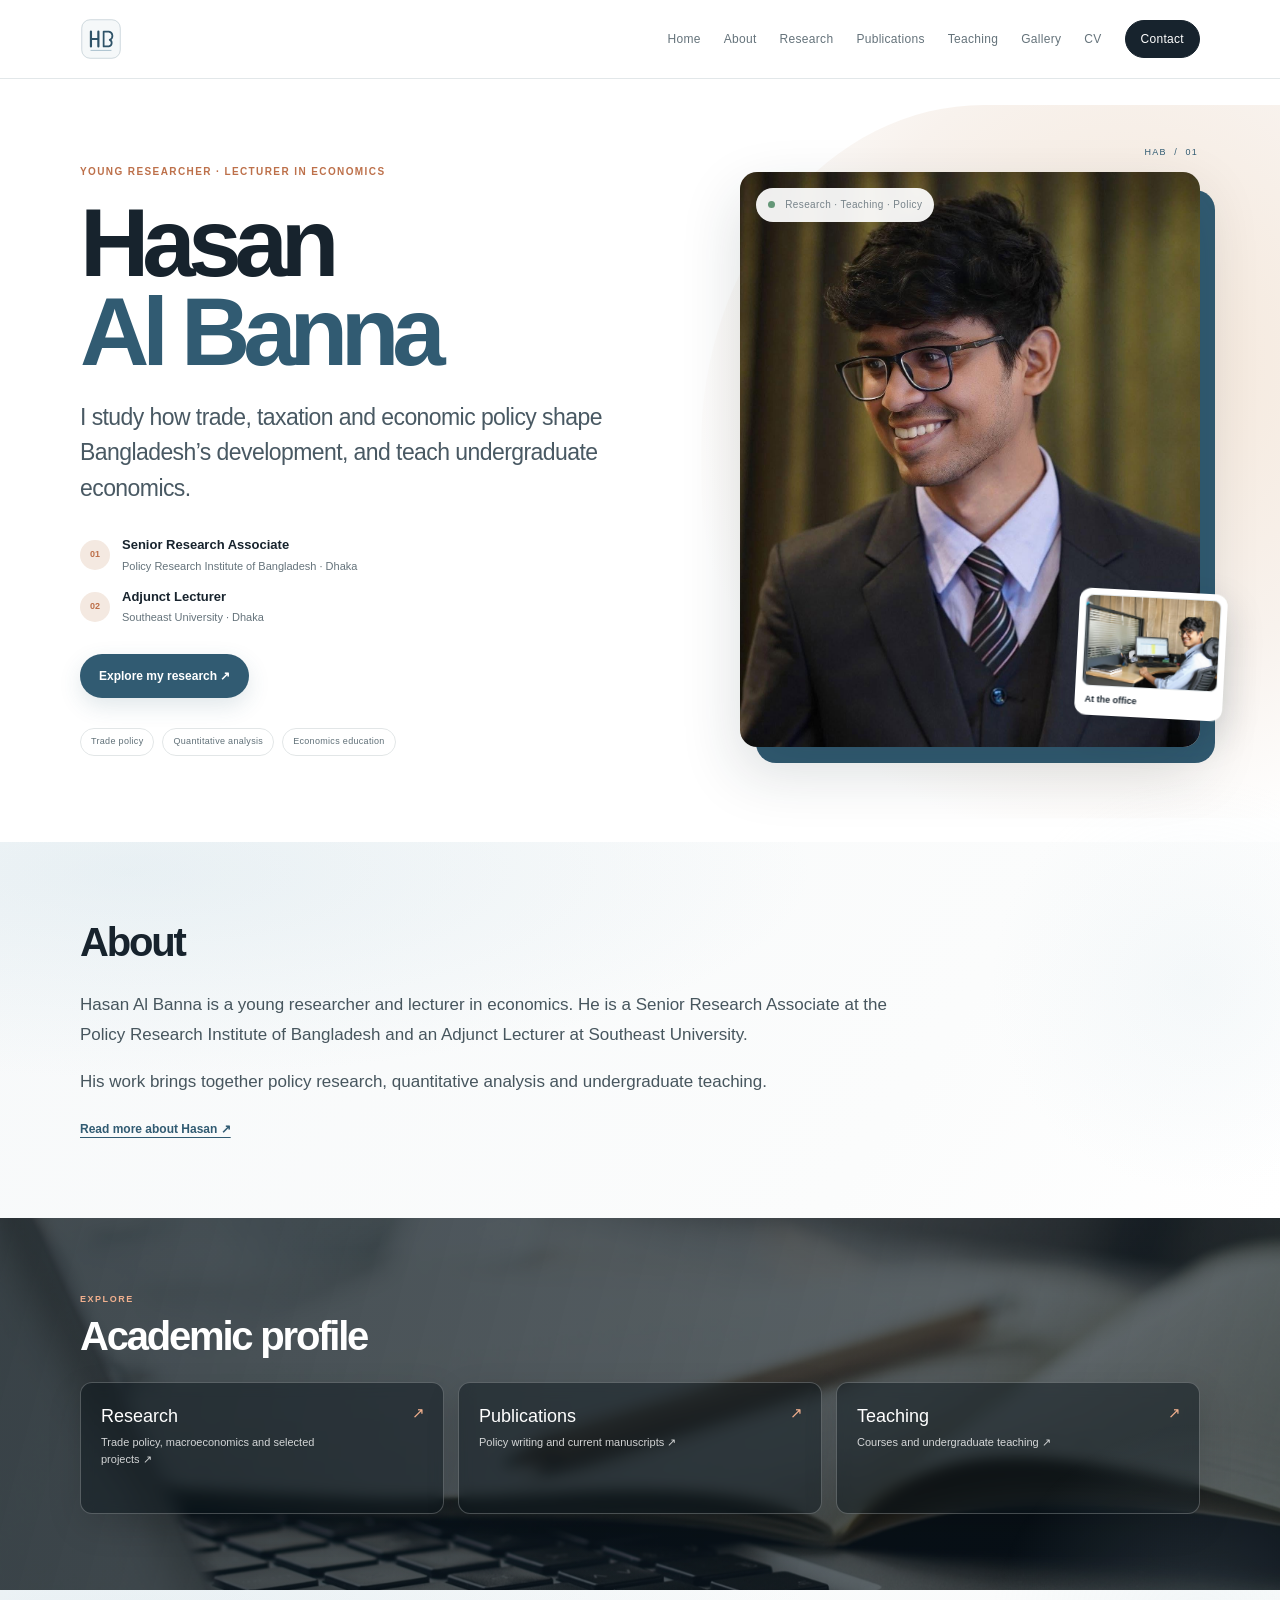
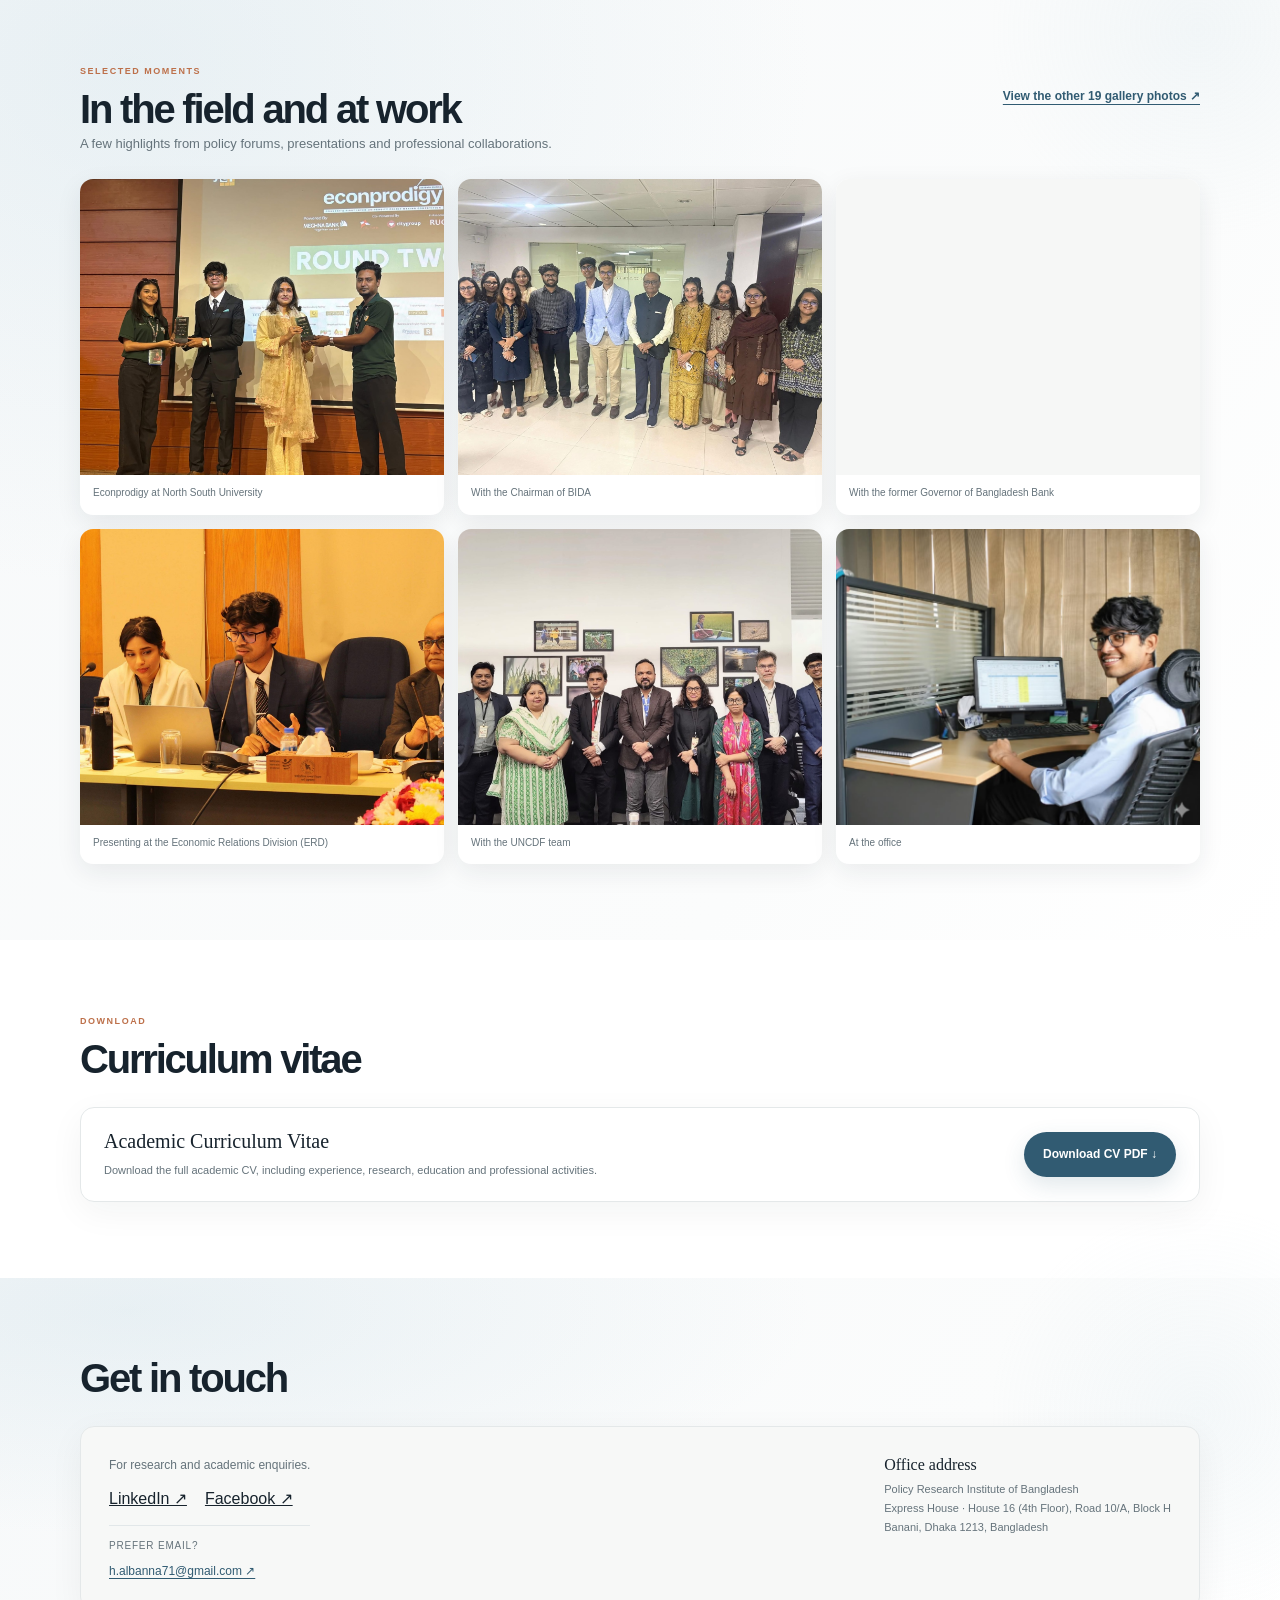
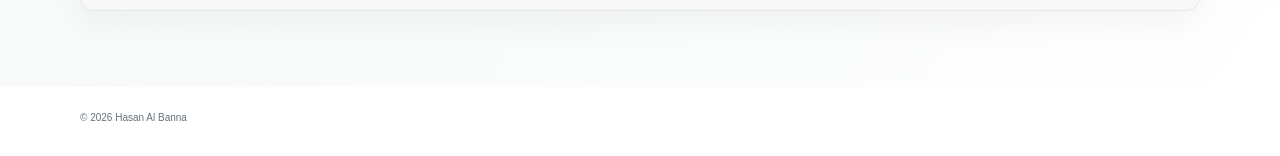
==== index.html @ 3205b1f2 "Use notebook photo and align mobile hero" ====
<!doctype html>
<html lang="en">
<head>
  <meta charset="utf-8">
  <meta name="viewport" content="width=device-width, initial-scale=1">
  <meta name="theme-color" content="#ffffff">
  <meta name="description" content="Hasan Al Banna is a young researcher and lecturer in economics, a Senior Research Associate at the Policy Research Institute of Bangladesh and an Adjunct Lecturer at Southeast University.">
  <title>Hasan Al Banna | Young Researcher &amp; Lecturer in Economics</title>
  <style>:root{--ink:#172630;--muted:#5d6a72;--blue:#2f5368;--line:#e0e6e9;--soft:#f4f7f8;--serif:Georgia,'Times New Roman',serif;--sans:Arial,Helvetica,sans-serif}
    *{box-sizing:border-box}html{scroll-behavior:smooth;scroll-padding-top:86px}body{margin:0;background:#fff;color:var(--ink);font:16px/1.7 var(--sans)}a{color:inherit}a:focus-visible{outline:3px solid #8eb3c9;outline-offset:4px}.wrap{width:min(1120px,calc(100% - 48px));margin:auto}
    .header{position:sticky;top:0;z-index:5;background:rgba(255,255,255,.97);border-bottom:1px solid var(--line)}.nav{min-height:72px;display:flex;align-items:center;justify-content:space-between;gap:26px}.brand{display:inline-flex;align-items:center;justify-content:center;width:38px;height:38px;border:1px solid #c9d4da;border-radius:3px;font:700 11px/1 var(--sans);letter-spacing:.09em;color:var(--blue);text-decoration:none;white-space:nowrap}.navlinks{display:flex;align-items:center;gap:23px}.navlinks a{font-size:12px;text-decoration:none;color:var(--muted)}.navlinks a:hover{color:var(--blue)}.navlinks .contact{border:1px solid #c9d4da;padding:7px 12px;color:var(--ink)}
    .hero{display:grid;grid-template-columns:1.15fr .75fr;gap:78px;align-items:center;padding:78px 0 68px;border-bottom:1px solid var(--line)}.eyebrow,.section-no{font-size:10px;font-weight:700;letter-spacing:.16em;text-transform:uppercase;color:var(--blue)}h1,h2,h3,p{margin-top:0}h1{font:normal clamp(54px,6.8vw,82px)/1 var(--serif);letter-spacing:-.055em;margin:17px 0 20px}h1 span{display:block;color:var(--blue)}.lead{max-width:590px;color:#46545d;font:normal 21px/1.55 var(--serif)}.role{margin-top:25px;border-top:1px solid var(--line);padding-top:15px;color:var(--muted);font-size:13px}.role strong{display:block;color:var(--ink);font-size:15px;font-weight:600}.actions{display:flex;gap:20px;align-items:center;margin-top:26px}.button{display:inline-block;background:var(--ink);color:#fff;text-decoration:none;padding:10px 15px;font-size:12px}.button.secondary{background:#fff;color:var(--ink);border:1px solid #c9d4da}.plain-link{color:var(--blue);font-size:12px;text-decoration-thickness:1px;text-underline-offset:4px}.portrait{margin:0}.portrait img{display:block;width:100%;aspect-ratio:1/1;object-fit:cover;object-position:center 27%;background:var(--soft);border:1px solid var(--line);border-radius:50%}.portrait figcaption{padding-top:8px;color:#77838a;font-size:10px}
    .section{padding:68px 0;border-bottom:1px solid var(--line)}.section-layout{display:grid;grid-template-columns:190px 1fr;gap:70px}.section-title{font:normal 29px/1.2 var(--serif);letter-spacing:-.03em}.section-no{display:block;margin-bottom:8px}.copy{max-width:790px}.copy p{font:normal 18px/1.7 var(--serif);color:#394851}.copy p.small{font:12px/1.8 var(--sans);color:var(--muted)}.subhead{font:normal 21px/1.3 var(--serif);margin:25px 0 12px}.timeline{border-top:1px solid var(--line);margin-top:20px}.timeline-row{display:grid;grid-template-columns:1fr 140px;gap:20px;padding:15px 0;border-bottom:1px solid var(--line)}.timeline-row strong{display:block;font:normal 17px/1.35 var(--serif)}.timeline-row small{display:block;color:var(--muted);font-size:11px;margin-top:4px}.date{text-align:right;color:var(--muted);font-size:10px;letter-spacing:.04em;padding-top:2px}.research-list{margin:10px 0 0;border-top:1px solid var(--line)}.research-row{display:grid;grid-template-columns:210px 1fr;gap:25px;padding:16px 0;border-bottom:1px solid var(--line)}.research-row h3{font:normal 19px/1.35 var(--serif);margin:0}.research-row p{font:12px/1.65 var(--sans);color:var(--muted);margin:0}
    .project-list{display:grid;grid-template-columns:1fr 1fr;gap:0 30px;border-top:1px solid var(--line)}.project{padding:17px 0;border-bottom:1px solid var(--line)}.project h3{font:normal 17px/1.35 var(--serif);margin:0 0 5px}.project p{font:11px/1.65 var(--sans);color:var(--muted);margin:0}.publication{padding:19px 0;border-top:1px solid var(--line);display:grid;grid-template-columns:1fr 125px;gap:22px;align-items:start}.publication:last-of-type{border-bottom:1px solid var(--line)}.publication h3{font:normal 20px/1.35 var(--serif);margin:0 0 5px}.publication p{font-size:11px;color:var(--muted);margin:0 0 6px}.pub-meta{text-align:right;text-transform:uppercase;letter-spacing:.08em;font-size:9px!important}.publication a{font-size:11px;color:var(--blue);text-underline-offset:3px}.status{font-size:9px;text-transform:uppercase;letter-spacing:.1em;color:var(--blue);font-weight:bold}.callout{padding:16px 19px;margin-top:21px;background:var(--soft);border-left:2px solid #9db7c7;color:#4c5a62;font-size:12px}
    .teaching-note{padding:17px 20px;background:var(--soft);border-left:2px solid #9db7c7;font:normal 17px/1.5 var(--serif);color:#354650}.teaching-highlight{margin-top:17px;padding:11px 14px;border-left:2px solid #9db7c7;background:var(--soft);color:#46545d;font-size:12px;line-height:1.55}.teaching-highlight strong{color:var(--ink)}.gallery-intro{max-width:650px}.gallery-grid{display:grid;grid-template-columns:repeat(4,minmax(0,1fr));gap:14px;margin-top:24px}.gallery-card{margin:0;overflow:hidden;background:#fff;border:1px solid var(--line)}.gallery-card a{display:block;overflow:hidden;background:var(--soft)}.gallery-card img{display:block;width:100%;aspect-ratio:4/3;object-fit:cover;transition:transform .35s ease}.gallery-card a:hover img{transform:scale(1.035)}.gallery-card figcaption{padding:9px 11px 11px;color:var(--muted);font-size:10px;line-height:1.45}.gallery-card:nth-child(5n+2) img,.gallery-card:nth-child(5n+4) img{aspect-ratio:1/1}.gallery-card:nth-child(8n+1),.gallery-card:nth-child(8n+6){grid-column:span 2}.gallery-card:nth-child(8n+1) img,.gallery-card:nth-child(8n+6) img{aspect-ratio:2/1}.cv-box{border:1px solid var(--line);padding:21px 23px;display:flex;justify-content:space-between;gap:20px;align-items:center}.cv-box strong{font:normal 20px var(--serif)}.cv-box p{font-size:11px;color:var(--muted);margin:5px 0 0}.contact-box{padding:25px;background:var(--soft);display:flex;justify-content:space-between;align-items:center;gap:25px}.contact-box h3{font:normal 25px var(--serif);margin:0 0 5px}.contact-box p{font-size:12px;color:var(--muted);margin:0}.contact-links{display:flex;flex-direction:column;gap:5px}.contact-links a{font-size:12px;color:var(--blue);text-underline-offset:3px}.footer{padding:22px 0 30px;display:flex;justify-content:space-between;gap:20px;color:var(--muted);font-size:10px}.footer a{color:var(--blue)}
    .gallery-heading{display:flex;justify-content:space-between;align-items:end;gap:24px}.gallery-more{white-space:nowrap;margin-bottom:8px}.featured-gallery{grid-template-columns:repeat(3,minmax(0,1fr))}.featured-gallery .gallery-card img{aspect-ratio:4/3}.featured-gallery .gallery-card:nth-child(8n+1),.featured-gallery .gallery-card:nth-child(8n+6){grid-column:auto}.feature-links{display:grid;grid-template-columns:repeat(3,minmax(0,1fr));gap:12px;margin-top:20px}.feature-link{padding:16px;border:1px solid var(--line);text-decoration:none}.feature-link strong{display:block;font:normal 18px/1.3 var(--serif);margin-bottom:5px}.feature-link span{display:block;color:var(--muted);font-size:11px}.social-links{display:flex;gap:18px;margin-top:10px}.gallery-page .gallery-grid{margin-top:25px}.gallery-page .gallery-card:nth-child(8n+1),.gallery-page .gallery-card:nth-child(8n+6){grid-column:span 2}.gallery-page .gallery-lead{max-width:660px}
    @media(max-width:820px){.nav{align-items:flex-start;flex-direction:column;padding:15px 0;gap:11px}.navlinks{max-width:100%;overflow:auto;gap:18px;padding-bottom:4px}.navlinks a{white-space:nowrap}.hero{grid-template-columns:1fr .78fr;gap:35px;padding:55px 0}.section-layout{grid-template-columns:150px 1fr;gap:38px}.research-row{grid-template-columns:165px 1fr}.gallery-grid{grid-template-columns:repeat(3,minmax(0,1fr))}}
    @media(max-width:600px){.wrap{width:calc(100% - 36px)}.hero{grid-template-columns:1fr;gap:24px;padding:42px 0}.hero .portrait{grid-row:1;max-width:360px}.portrait img{aspect-ratio:1/1;object-position:center 26%}.hero-copy{grid-row:2}h1{font-size:56px}.lead{font-size:19px}.section{padding:51px 0}.section-layout{grid-template-columns:1fr;gap:14px}.section-title{font-size:25px}.copy p{font-size:17px}.research-row{grid-template-columns:1fr;gap:4px}.project-list{grid-template-columns:1fr}.publication{grid-template-columns:1fr;gap:5px}.pub-meta{text-align:left;grid-row:1}.timeline-row{grid-template-columns:1fr 105px;gap:12px}.gallery-grid{grid-template-columns:repeat(2,minmax(0,1fr));gap:9px}.feature-links{grid-template-columns:1fr 1fr}.featured-gallery{grid-template-columns:repeat(2,minmax(0,1fr))}.gallery-card:nth-child(8n+1),.gallery-card:nth-child(8n+6){grid-column:span 2}.gallery-card:nth-child(8n+1) img,.gallery-card:nth-child(8n+6) img{aspect-ratio:1.5/1}.gallery-card figcaption{padding:8px;font-size:9px}.cv-box,.contact-box{align-items:flex-start;flex-direction:column;padding:19px}.contact-links{gap:7px}.footer{flex-direction:column;gap:5px}}
    @media(prefers-reduced-motion:reduce){html{scroll-behavior:auto}}
    .section-title{margin:0}
    .navlinks a[aria-current="page"]{color:var(--ink);position:relative}
    .navlinks a[aria-current="page"]::after{content:"";position:absolute;left:0;right:0;bottom:-8px;height:1px;background:var(--blue)}
    .feature-link,.gallery-card,.button{transition:transform .24s ease,box-shadow .24s ease,border-color .24s ease}
    .feature-link:hover{transform:translateY(-3px);border-color:#b7c8d2;box-shadow:0 12px 28px rgba(23,38,48,.07)}
    .gallery-card{border-radius:8px;box-shadow:0 5px 16px rgba(23,38,48,.045)}
    .gallery-card:hover{transform:translateY(-3px);box-shadow:0 12px 28px rgba(23,38,48,.11)}
    .button:hover{transform:translateY(-2px);box-shadow:0 7px 16px rgba(23,38,48,.14)}
    .reveal{opacity:0;transform:translateY(14px);transition:opacity .6s ease,transform .6s cubic-bezier(.2,.7,.2,1)}
    .reveal.is-visible{opacity:1;transform:translateY(0)}
    .photo-viewer{width:min(980px,calc(100vw - 28px));max-width:none;max-height:calc(100vh - 28px);padding:0;border:0;border-radius:12px;background:#fff;color:var(--ink);box-shadow:0 24px 80px rgba(0,0,0,.3);overflow:hidden}
    .photo-viewer::backdrop{background:rgba(14,25,33,.78);backdrop-filter:blur(4px)}
    .viewer-top{display:flex;justify-content:space-between;align-items:center;padding:11px 16px;border-bottom:1px solid var(--line);font-size:11px;color:var(--muted)}
    .viewer-button{border:1px solid #d7e0e4;background:#fff;color:var(--ink);border-radius:999px;min-width:38px;min-height:38px;font:inherit;cursor:pointer}
    .viewer-button:hover{background:var(--soft)}
    .viewer-close{padding:0 14px}
    .viewer-stage{position:relative;display:flex;align-items:center;justify-content:center;background:#111a20}
    .viewer-stage img{display:block;width:100%;height:min(72vh,720px);object-fit:contain}
    .viewer-arrow{position:absolute;top:50%;transform:translateY(-50%);background:rgba(255,255,255,.94);font-size:20px}
    .viewer-prev{left:14px}.viewer-next{right:14px}
    .viewer-caption{padding:12px 16px;margin:0;color:var(--muted);font-size:12px}
    @media(prefers-reduced-motion:reduce){.feature-link,.gallery-card,.button,.reveal{transition:none}.reveal{opacity:1;transform:none}}

    .experience-list{border-top:1px solid var(--line);margin-top:20px}.experience-group{border-top:1px solid var(--line);padding:0 0 4px}.experience-heading{display:flex;justify-content:space-between;align-items:baseline;gap:18px;padding:12px 0 4px}.experience-heading strong{font:normal 17px/1.35 var(--serif)}.experience-heading span{font-size:10px;letter-spacing:.04em;text-align:right;color:var(--muted)}.experience-group .timeline-row{padding:12px 0}.office-address{font-style:normal;display:flex;flex-direction:column;gap:2px;color:var(--muted);font-size:11px;line-height:1.55;max-width:300px}.office-address strong{font:normal 16px/1.3 var(--serif);color:var(--ink);margin-bottom:3px}.contact-box{align-items:flex-start}</style><link rel="stylesheet" href="assets/section-flow.css?v=mobile-hero-photo">
</head>
<body class="home-page"><header class="header"><nav class="nav wrap" aria-label="Main navigation"><a class="brand" href="index.html#home" aria-label="Hasan Al Banna home"><img class="brand-logo" src="assets/hab-logo.svg" alt=""></a><div class="navlinks"><a href="index.html#home">Home</a><a href="about.html">About</a><a href="research.html">Research</a><a href="publications.html">Publications</a><a href="teaching.html">Teaching</a><a href="gallery.html">Gallery</a><a href="cv.html">CV</a><a class="contact" href="index.html#contact">Contact</a></div></nav></header><main><section class="hero wrap" id="home"><div class="hero-copy"><div class="hero-title"><div class="eyebrow">Young researcher · Lecturer in economics</div><h1>Hasan <span>Al Banna</span></h1></div><div class="hero-details"><p class="lead">I study how trade, taxation and economic policy shape Bangladesh’s development, and teach undergraduate economics.</p><div class="role"><div class="role-item"><span class="role-mark">01</span><div><strong>Senior Research Associate</strong><a href="https://pribd.org/" target="_blank" rel="noopener">Policy Research Institute of Bangladesh · Dhaka</a></div></div><div class="role-item"><span class="role-mark">02</span><div><strong>Adjunct Lecturer</strong><span>Southeast University · Dhaka</span></div></div></div><div class="actions"><a class="button" href="research.html">Explore my research <span aria-hidden="true">↗</span></a></div><div class="hero-topics"><span>Trade policy</span><span>Quantitative analysis</span><span>Economics education</span></div></div></div><figure class="portrait hero-portrait"><img src="assets/hasan-al-banna-profile-v2.jpg" alt="Hasan Al Banna at a policy discussion"><figcaption class="portrait-label"><span class="portrait-dot"></span> Research · Teaching · Policy</figcaption><div class="office-card"><img src="assets/gallery/IMG_1976.jpg" alt="Hasan Al Banna at his office desk"><span>At the office</span></div><span class="portrait-index" aria-hidden="true">HAB&nbsp; / &nbsp;01</span></figure></section>
<section class="section" id="about"><div class="wrap section-layout"><h2 class="section-title">About</h2><div class="copy"><p>Hasan Al Banna is a young researcher and lecturer in economics. He is a Senior Research Associate at the Policy Research Institute of Bangladesh and an Adjunct Lecturer at Southeast University.</p><p>His work brings together policy research, quantitative analysis and undergraduate teaching.</p><a class="plain-link" href="about.html">Read more about Hasan ↗</a></div></div></section>
<section class="section profile-showcase"><div class="wrap"><h2 class="section-title"><span class="section-no">Explore</span>Academic profile</h2><div class="feature-links"><a class="feature-link" href="research.html"><strong>Research</strong><span>Trade policy, macroeconomics and selected projects ↗</span></a><a class="feature-link" href="publications.html"><strong>Publications</strong><span>Policy writing and current manuscripts ↗</span></a><a class="feature-link" href="teaching.html"><strong>Teaching</strong><span>Courses and undergraduate teaching ↗</span></a></div></div></section>
<section class="section" id="gallery"><div class="wrap"><div class="gallery-heading"><h2 class="section-title"><span class="section-no">Selected moments</span>In the field and at work</h2><a class="plain-link gallery-more" href="gallery.html">View the other 19 gallery photos ↗</a></div><p class="gallery-intro">A few highlights from policy forums, presentations and professional collaborations.</p><div class="gallery-grid featured-gallery"><figure class="gallery-card"><a href="assets/gallery/IMG_1970.jpg" target="_blank" rel="noopener"><img src="assets/gallery/IMG_1970.jpg" alt="Hasan Al Banna at Econprodigy at North South University" loading="lazy" decoding="async"></a><figcaption>Econprodigy at North South University</figcaption></figure>
<figure class="gallery-card"><a href="assets/gallery/IMG_1967.jpg" target="_blank" rel="noopener"><img src="assets/gallery/IMG_1967.jpg" alt="Hasan Al Banna with the Chairman of BIDA" loading="lazy" decoding="async"></a><figcaption>With the Chairman of BIDA</figcaption></figure>
<figure class="gallery-card"><a href="assets/gallery/IMG_1981.jpg" target="_blank" rel="noopener"><img src="assets/gallery/IMG_1981.jpg" alt="Hasan Al Banna with the former Governor of Bangladesh Bank" loading="lazy" decoding="async"></a><figcaption>With the former Governor of Bangladesh Bank</figcaption></figure>
<figure class="gallery-card"><a href="assets/gallery/IMG_1968.jpg" target="_blank" rel="noopener"><img src="assets/gallery/IMG_1968.jpg" alt="Hasan Al Banna presenting at the Economic Relations Division" loading="lazy" decoding="async"></a><figcaption>Presenting at the Economic Relations Division (ERD)</figcaption></figure>
<figure class="gallery-card"><a href="assets/gallery/IMG_1982.jpg" target="_blank" rel="noopener"><img src="assets/gallery/IMG_1982.jpg" alt="Hasan Al Banna with the UNCDF team" loading="lazy" decoding="async"></a><figcaption>With the UNCDF team</figcaption></figure><figure class="gallery-card"><a href="assets/gallery/IMG_1976.jpg" target="_blank" rel="noopener"><img src="assets/gallery/IMG_1976.jpg" alt="Hasan Al Banna at his office desk" loading="lazy" decoding="async"></a><figcaption>At the office</figcaption></figure></div></div></section>
<section class="section" id="cv"><div class="wrap section-layout"><h2 class="section-title"><span class="section-no">Download</span>Curriculum vitae</h2><div class="cv-box"><div><strong>Academic Curriculum Vitae</strong><p>Download the full academic CV, including experience, research, education and professional activities.</p></div><a class="button" href="assets/Hasan_Al_Banna_CV.pdf" target="_blank" rel="noopener">Download CV PDF ↓</a></div></div></section>
<section class="section" id="contact"><div class="wrap section-layout"><h2 class="section-title">Get in touch</h2><div class="contact-box"><div><p>For research and academic enquiries.</p><div class="social-links"><a href="https://www.linkedin.com/in/albanna71" target="_blank" rel="noopener">LinkedIn ↗</a><a href="https://www.facebook.com/albanna71" target="_blank" rel="noopener">Facebook ↗</a></div><div class="email-contact"><span>Prefer email?</span><a href="mailto:h.albanna71@gmail.com">h.albanna71@gmail.com ↗</a></div></div><address class="office-address"><strong>Office address</strong><span>Policy Research Institute of Bangladesh</span><span>Express House · House 16 (4th Floor), Road 10/A, Block H</span><span>Banani, Dhaka 1213, Bangladesh</span></address></div></div></section></main><footer class="wrap footer"><span>© 2026 Hasan Al Banna</span></footer><dialog class="photo-viewer" id="photo-viewer" aria-label="Photo viewer"><div class="viewer-top"><span class="viewer-count" aria-live="polite">Photo</span><button class="viewer-button viewer-close" type="button" data-viewer-close aria-label="Close photo viewer">Close ×</button></div><div class="viewer-stage"><button class="viewer-button viewer-arrow viewer-prev" type="button" data-viewer-prev aria-label="Previous photo">‹</button><img alt=""><button class="viewer-button viewer-arrow viewer-next" type="button" data-viewer-next aria-label="Next photo">›</button></div><p class="viewer-caption"></p></dialog><script>
(()=>{const dialog=document.getElementById("photo-viewer");if(!dialog)return;const links=[...document.querySelectorAll(".gallery-card a")];if(!links.length)return;const image=dialog.querySelector("img"),caption=dialog.querySelector(".viewer-caption"),count=dialog.querySelector(".viewer-count");let current=0;function show(i){current=(i+links.length)%links.length;const link=links[current],thumb=link.querySelector("img");image.src=link.href;image.alt=thumb?.alt||"";caption.textContent=link.closest("figure")?.querySelector("figcaption")?.textContent||image.alt;count.textContent=(current+1)+" / "+links.length;if(!dialog.open)dialog.showModal()}links.forEach((link,i)=>link.addEventListener("click",event=>{event.preventDefault();show(i)}));dialog.querySelector("[data-viewer-close]").addEventListener("click",()=>dialog.close());dialog.querySelector("[data-viewer-prev]").addEventListener("click",()=>show(current-1));dialog.querySelector("[data-viewer-next]").addEventListener("click",()=>show(current+1));dialog.addEventListener("click",event=>{if(event.target===dialog)dialog.close()});document.addEventListener("keydown",event=>{if(!dialog.open)return;if(event.key==="ArrowRight")show(current+1);if(event.key==="ArrowLeft")show(current-1)});if(!matchMedia("(prefers-reduced-motion: reduce)").matches&&"IntersectionObserver"in window){const items=[...document.querySelectorAll("main .section,main .feature-link,main .gallery-card")];items.forEach(item=>item.classList.add("reveal"));const observer=new IntersectionObserver(entries=>entries.forEach(entry=>{if(entry.isIntersecting){entry.target.classList.add("is-visible");observer.unobserve(entry.target)}}),{threshold:.08,rootMargin:"0px 0px -24px 0px"});items.forEach(item=>observer.observe(item))}})();
</script><script src="assets/section-flow.js" defer></script></body></html>
---- assets/section-flow.css ----
/* Soft section rhythm and restrained motion across the profile */
:root{--flow-paper:#f5f8f9;--flow-blue:rgba(191,215,226,.28)}
main>.section{position:relative;isolation:isolate;border-bottom:0!important;transition:background-color .35s ease}
main>.section:nth-of-type(even){background:radial-gradient(ellipse at 10% 8%,var(--flow-blue),transparent 42%),linear-gradient(125deg,#f7f9fa 0%,#fbfcfc 70%,#fff 100%)}
main>.section:nth-of-type(even)::before{content:"";position:absolute;z-index:-1;pointer-events:none;width:min(34vw,420px);height:min(34vw,420px);right:-10vw;top:-18%;border-radius:50%;background:radial-gradient(circle,rgba(198,219,228,.16),rgba(198,219,228,0) 70%)}
.section-flow-in{opacity:0;transform:translateY(18px);transition:opacity .72s ease,transform .72s cubic-bezier(.2,.72,.22,1);transition-delay:var(--flow-delay,0ms)}
.section-flow-in.is-visible{opacity:1;transform:translateY(0)}
.project,.research-row,.publication,.feature-link,.gallery-card{transition:transform .28s ease,box-shadow .28s ease,background-color .28s ease,border-color .28s ease}
.project:hover,.research-row:hover,.publication:hover{transform:translateY(-2px)}
.project:hover h3,.research-row:hover h3,.publication:hover h3{color:var(--blue)}
@media(max-width:600px){main>.section:nth-of-type(even)::before{width:230px;height:230px;right:-95px;top:-4%}}
@media(prefers-reduced-motion:reduce){main>.section,.section-flow-in,.project,.research-row,.publication,.feature-link,.gallery-card{transition:none!important}.section-flow-in{opacity:1;transform:none}}



/* HAB monogram and slow ambient motion */
.brand{width:42px!important;height:42px!important;min-width:42px;min-height:42px;border:0!important;border-radius:0!important;padding:0;display:inline-flex!important;align-items:center;justify-content:center;text-decoration:none!important;color:var(--ink)!important;white-space:nowrap}
.brand-logo{display:block;width:42px;height:42px;object-fit:contain;transform-origin:center;animation:hab-drift 7s ease-in-out infinite}
@keyframes hab-drift{0%,100%{transform:translateY(0);filter:drop-shadow(0 0 0 rgba(47,83,104,0))}50%{transform:translateY(-2px);filter:drop-shadow(0 4px 5px rgba(47,83,104,.15))}}
@media(prefers-reduced-motion:reduce){.brand-logo{animation:none}}


/* Keep the page and compact navigation from scrolling sideways */
html{max-width:100%;overflow-x:hidden}
body,main{max-width:100%;overflow-x:clip}
@media(max-width:820px){.navlinks{width:100%;max-width:100%;overflow:visible!important;flex-wrap:wrap;gap:8px 18px;padding-bottom:0}.navlinks a{white-space:normal!important}}
/* Keep email visually separated from its prompt */
.email-contact{display:flex;flex-direction:column;align-items:flex-start;gap:7px;margin-top:13px;padding-top:11px;border-top:1px solid var(--line)}
.email-contact span{font-size:10px;letter-spacing:.08em;text-transform:uppercase;color:var(--muted)}
.email-contact a{font-size:12px;color:var(--blue);text-underline-offset:3px}

/* Let the header scroll away with the page on every screen */
.header{position:static!important;top:auto!important;z-index:auto!important}

/* Keep the complete mobile navigation on one row */
@media(max-width:600px){.navlinks{width:100%;max-width:100%;flex-wrap:nowrap;justify-content:space-between;gap:2px;overflow:visible!important}.navlinks a{font-size:clamp(9px,2.9vw,10px)!important;white-space:nowrap!important}.navlinks a[href="index.html#home"]{display:none}.navlinks .contact{padding:2px 4px}}

/* Brief entrance animation for the homepage profile photo */
@keyframes profile-photo-fade{from{opacity:0;transform:translateY(10px) scale(.985)}to{opacity:1;transform:translateY(0) scale(1)}}
.hero .portrait{animation:profile-photo-fade .9s ease-out .12s both}
@media(prefers-reduced-motion:reduce){.hero .portrait{animation:none}}

@media(max-width:600px){.hero .portrait{max-width:270px!important;justify-self:center}}

#contact .section-layout{align-items:start}#contact .contact-box{align-items:flex-start;margin-top:0}#contact .office-address{margin-top:0}


/* Mix Liberty inspired profile refresh */:root{--ink:#17232d;--muted:#65737b;--blue:#315b72;--line:#e2e7e9;--soft:#f6f7f6;--accent:#bd704a;--accent-soft:#f4e9e1}.nav{min-height:78px}.navlinks a{font-size:12px;letter-spacing:.025em}.navlinks .contact{border-radius:999px;padding:8px 15px;background:var(--ink);color:white;border-color:var(--ink)}.navlinks .contact:hover{background:var(--blue);color:white}.hero{position:relative;grid-template-columns:1fr .88fr;gap:clamp(44px,8vw,108px);padding:84px 0 86px;border:0;min-height:600px}.hero:before{content:"";position:absolute;z-index:-1;top:26px;right:-7vw;width:46vw;height:calc(100% - 50px);border-radius:48% 0 0 48%;background:radial-gradient(ellipse at 72% 36%,#f4e6d8 0%,#f8f2ed 48%,rgba(248,242,237,0) 76%)}.hero-copy{position:relative;z-index:1}.eyebrow{color:var(--accent);letter-spacing:.14em}h1{font-family:var(--sans);font-weight:700;letter-spacing:-.075em;font-size:clamp(60px,7.5vw,100px);line-height:.93;margin:18px 0 23px}h1 span{color:var(--blue)}.lead{max-width:555px;font:400 clamp(19px,2vw,23px)/1.55 var(--sans);letter-spacing:-.025em;color:#495963}.role{border:0;padding:0;margin-top:28px;display:grid;gap:11px}.role-item{display:flex;align-items:center;gap:12px;font-size:12px;color:var(--muted)}.role-mark{display:grid;place-items:center;width:30px;height:30px;border-radius:50%;background:var(--accent-soft);color:var(--accent);font-size:9px;font-weight:700}.role-item strong{font-size:13px}.role-item a,.role-item div>span{display:block;color:var(--muted);font-size:11px;text-decoration:none}.role-item a:hover{color:var(--blue);text-decoration:underline}.actions{gap:24px;margin-top:27px}.button{border-radius:999px;padding:12px 19px;background:var(--blue);font-size:12px;font-weight:600;box-shadow:0 8px 22px rgba(49,91,114,.15)}.plain-link{font-size:12px;font-weight:600}.hero-topics{display:flex;flex-wrap:wrap;gap:8px;margin-top:30px}.hero-topics span{border:1px solid #e2e6e7;border-radius:999px;padding:5px 10px;color:#607078;background:rgba(255,255,255,.76);font-size:9px;letter-spacing:.035em}.hero-portrait{position:relative;width:100%;max-width:460px;justify-self:end;isolation:isolate}.hero-portrait:before{content:"";position:absolute;z-index:-1;inset:18px -15px -16px 16px;border-radius:20px;background:var(--blue)}.hero-portrait>img{width:100%;aspect-ratio:4/5;object-fit:cover;object-position:center 29%;border:0;border-radius:17px;box-shadow:0 24px 60px rgba(25,42,52,.16)}.portrait-label{position:absolute;left:16px;top:16px;padding:9px 12px;border-radius:999px;background:rgba(255,255,255,.93);backdrop-filter:blur(8px);font-size:9px;color:var(--ink);letter-spacing:.04em}.portrait-dot{display:inline-block;width:7px;height:7px;border-radius:50%;background:#649777;margin-right:7px}.office-card{position:absolute;right:-25px;bottom:29px;width:148px;padding:6px 6px 8px;border-radius:12px;background:#fff;box-shadow:0 14px 38px rgba(23,38,48,.18);transform:rotate(3deg)}.office-card img{display:block;width:100%;height:92px;object-fit:cover;object-position:center 44%;border-radius:8px}.office-card span{display:block;padding:6px 4px 0;font-size:9px;font-weight:600;color:var(--ink)}.portrait-index{position:absolute;right:2px;top:-27px;color:var(--blue);font-size:9px;letter-spacing:.14em}.section{padding:76px 0;border:0}.section-layout{grid-template-columns:1fr;gap:24px}.section-title{font-family:var(--sans);font-size:clamp(28px,3.2vw,40px);font-weight:700;letter-spacing:-.055em}.section-no{font-size:9px;letter-spacing:.17em;color:var(--accent);margin-bottom:8px}.copy{max-width:850px}.copy p{font:400 17px/1.78 var(--sans);color:#47565e}.feature-links{gap:14px;margin-top:22px}.feature-link{position:relative;min-height:132px;padding:22px 20px;border:1px solid #e2e7e8;border-radius:12px;background:rgba(255,255,255,.82)}.feature-link:after{content:"↗";position:absolute;right:18px;top:17px;color:var(--accent);font-size:15px;transition:transform .2s}.feature-link:hover:after{transform:translate(2px,-2px)}.feature-link strong{font-family:var(--sans);font-size:18px}.feature-link span{max-width:220px;font-size:11px;line-height:1.6}.gallery-heading{align-items:center}.gallery-intro{font-size:13px;color:var(--muted)}.featured-gallery .gallery-card{border:0;border-radius:13px;background:white;box-shadow:0 8px 26px rgba(23,38,48,.08)}.featured-gallery .gallery-card img{aspect-ratio:1.23/1}.featured-gallery .gallery-card figcaption{padding:11px 13px 14px;font-size:10px}.cv-box,.contact-box{border:1px solid #e4e8e9;border-radius:14px;background:#fff;box-shadow:0 10px 35px rgba(23,38,48,.05)}.contact-box{padding:28px;background:#f7f8f7}.hero .portrait{animation:profile-photo-fade .9s ease-out .12s both}@media(max-width:820px){.hero{grid-template-columns:1fr .82fr;gap:30px;padding:58px 0 66px;min-height:unset}.hero:before{right:-24px;width:55vw}h1{font-size:clamp(56px,8vw,76px)}.office-card{right:-12px;width:125px}.office-card img{height:76px}.section{padding:60px 0}.feature-links{grid-template-columns:repeat(3,minmax(0,1fr))}}@media(max-width:600px){.wrap{width:calc(100% - 38px)}.nav{align-items:center;min-height:68px;padding:10px 0}.hero{grid-template-columns:1fr;gap:30px;padding:38px 0 52px}.hero:before{top:30%;right:-19px;width:72vw;height:64%;border-radius:50% 0 0 50%}.hero-portrait{grid-row:1;max-width:290px;justify-self:center;margin:5px auto 4px 0}.hero-portrait:before{inset:12px -8px -10px 10px;border-radius:15px}.hero-portrait>img{aspect-ratio:1.05/1;object-position:center 27%;border-radius:13px}.portrait-label{left:10px;top:10px;padding:7px 9px;font-size:8px}.office-card{width:103px;right:-12px;bottom:17px;padding:5px;border-radius:9px}.office-card img{height:61px;border-radius:6px}.office-card span{font-size:8px;padding-top:4px}.portrait-index{right:1px;top:-20px;font-size:8px}.hero-copy{grid-row:2}h1{font-size:58px;margin:15px 0 18px}.lead{font-size:18px}.role{gap:9px;margin-top:20px}.actions{flex-wrap:wrap;gap:14px;margin-top:22px}.hero-topics{gap:6px;margin-top:23px}.hero-topics span{font-size:8px}.section{padding:49px 0}.section-layout{gap:17px}.section-title{font-size:29px}.feature-links{grid-template-columns:1fr;gap:9px}.feature-link{min-height:unset;padding:17px 18px}.gallery-heading{align-items:flex-start;flex-direction:column;gap:10px}.gallery-more{margin:0;white-space:normal}.contact-box{padding:20px}}@media(prefers-reduced-motion:reduce){.hero .portrait{animation:none}}
/* Photo background with a legible translucent overlay for the home profile links */
main>.section.profile-showcase{position:relative;isolation:isolate;background:linear-gradient(105deg,rgba(12,24,32,.78),rgba(12,24,32,.62)),url("gallery/888-background.jpg") center 43%/cover no-repeat!important;color:#fff}
.profile-showcase .section-title{color:#fff}.profile-showcase .section-no{color:#f1b08e}
.profile-showcase .feature-link{background:rgba(8,17,23,.48);backdrop-filter:blur(7px);-webkit-backdrop-filter:blur(7px);border:1px solid rgba(255,255,255,.24);color:#fff;box-shadow:0 12px 34px rgba(0,0,0,.13)}
.profile-showcase .feature-link strong{color:#fff}.profile-showcase .feature-link span{color:rgba(255,255,255,.8)}.profile-showcase .feature-link:after{color:#f1b08e}.profile-showcase .feature-link:hover{background:rgba(8,17,23,.62);border-color:rgba(255,255,255,.48)}
@media(prefers-reduced-motion:reduce){.profile-showcase .feature-link{transition:none}}

/* Mobile home hero: keep the name and portrait side by side */
@media(max-width:600px){
 .home-page .hero{grid-template-columns:minmax(0,1fr) minmax(108px,.72fr);grid-template-rows:auto auto;gap:17px 12px;align-items:center;padding:30px 0 42px}
 .home-page .hero-copy{display:contents}
 .home-page .hero-title{grid-column:1;grid-row:1;min-width:0}
 .home-page .hero-portrait{grid-column:2;grid-row:1;justify-self:end;margin:0;width:100%;max-width:clamp(108px,35vw,150px)}
 .home-page .hero-details{grid-column:1/-1;grid-row:2;min-width:0}
 .home-page h1{font-size:clamp(29px,8.2vw,40px);line-height:.98;letter-spacing:-.07em;margin:10px 0 0}
 .home-page .hero-portrait:before{inset:8px -5px -8px 8px;border-radius:12px}
 .home-page .hero-portrait>img{aspect-ratio:4/5;object-position:center 27%;border-radius:10px}
 .home-page .portrait-label{left:7px;top:7px;padding:6px 7px;font-size:7px}
 .home-page .office-card{right:-7px;bottom:12px;width:85px;padding:4px;border-radius:8px}
 .home-page .office-card img{height:49px;border-radius:5px}
 .home-page .office-card span{font-size:7px;padding-top:3px}
 .home-page .portrait-index{right:0;top:-18px;font-size:7px}
}
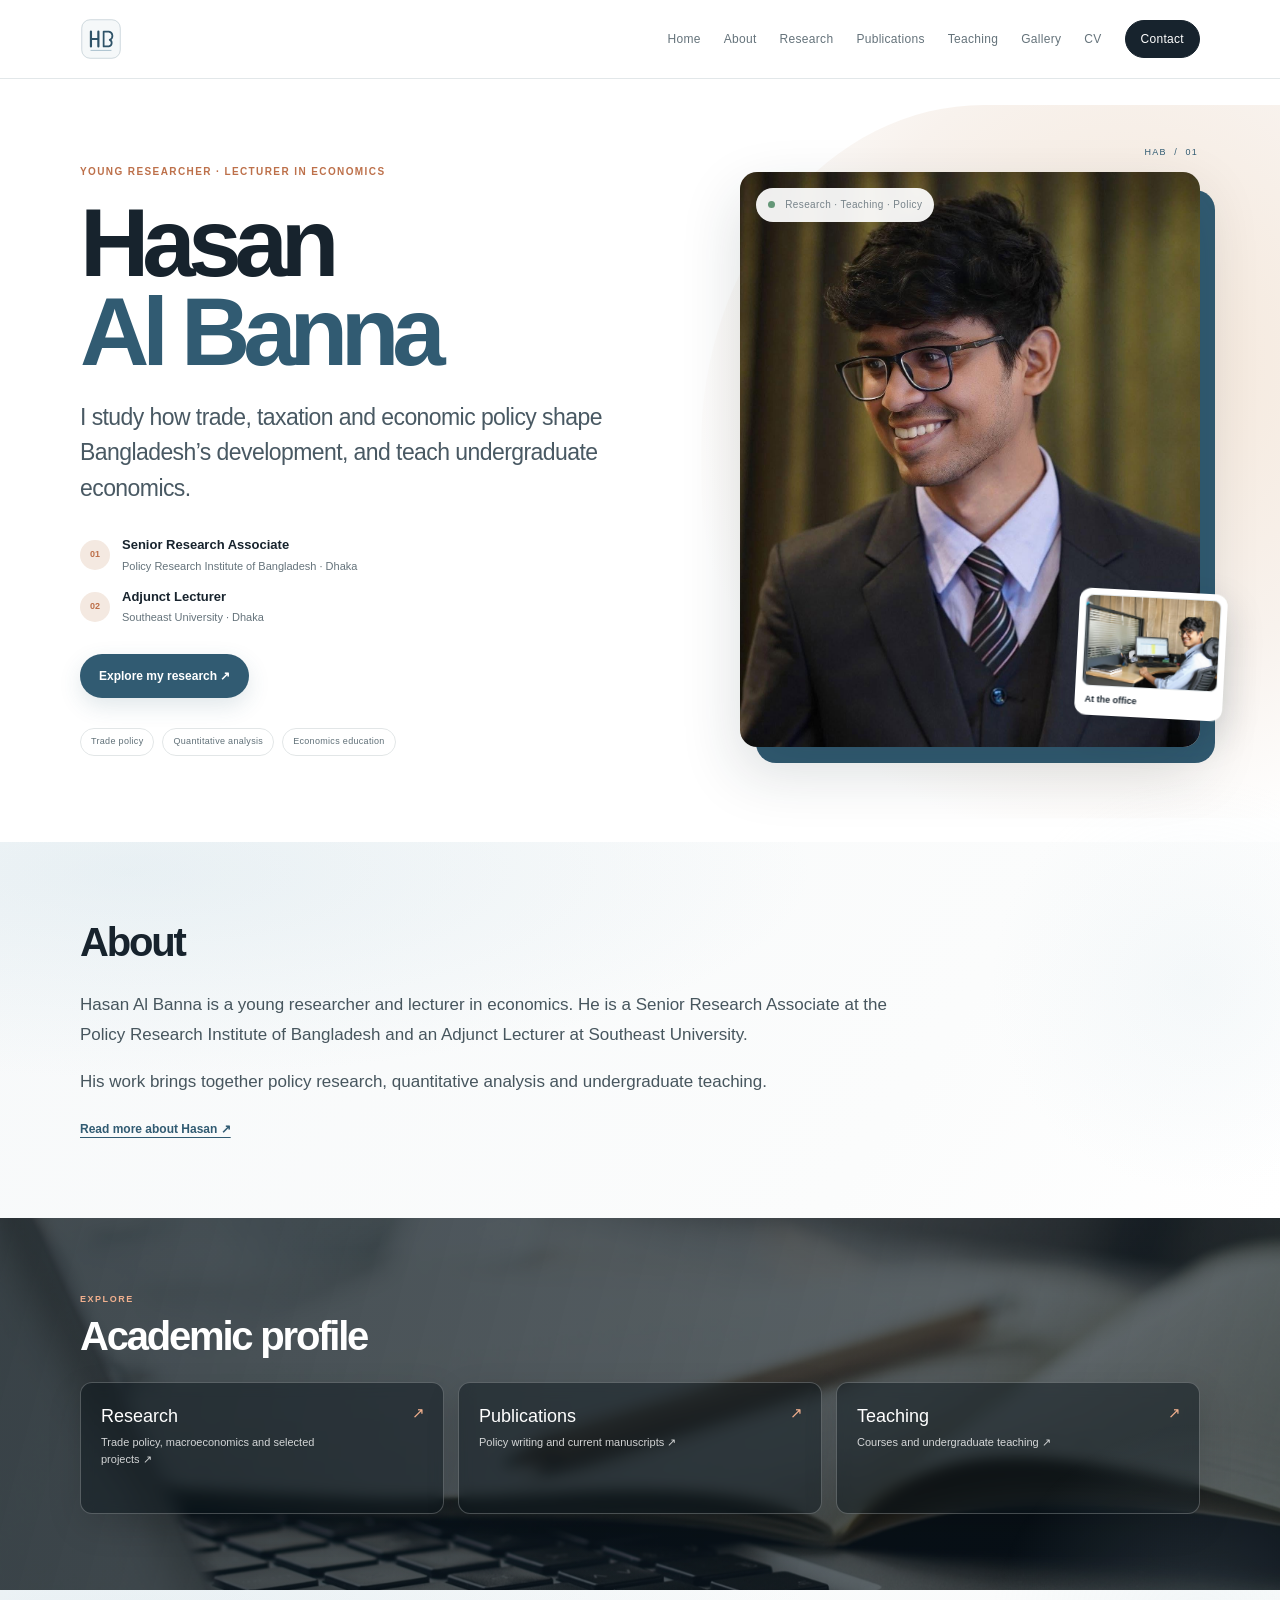
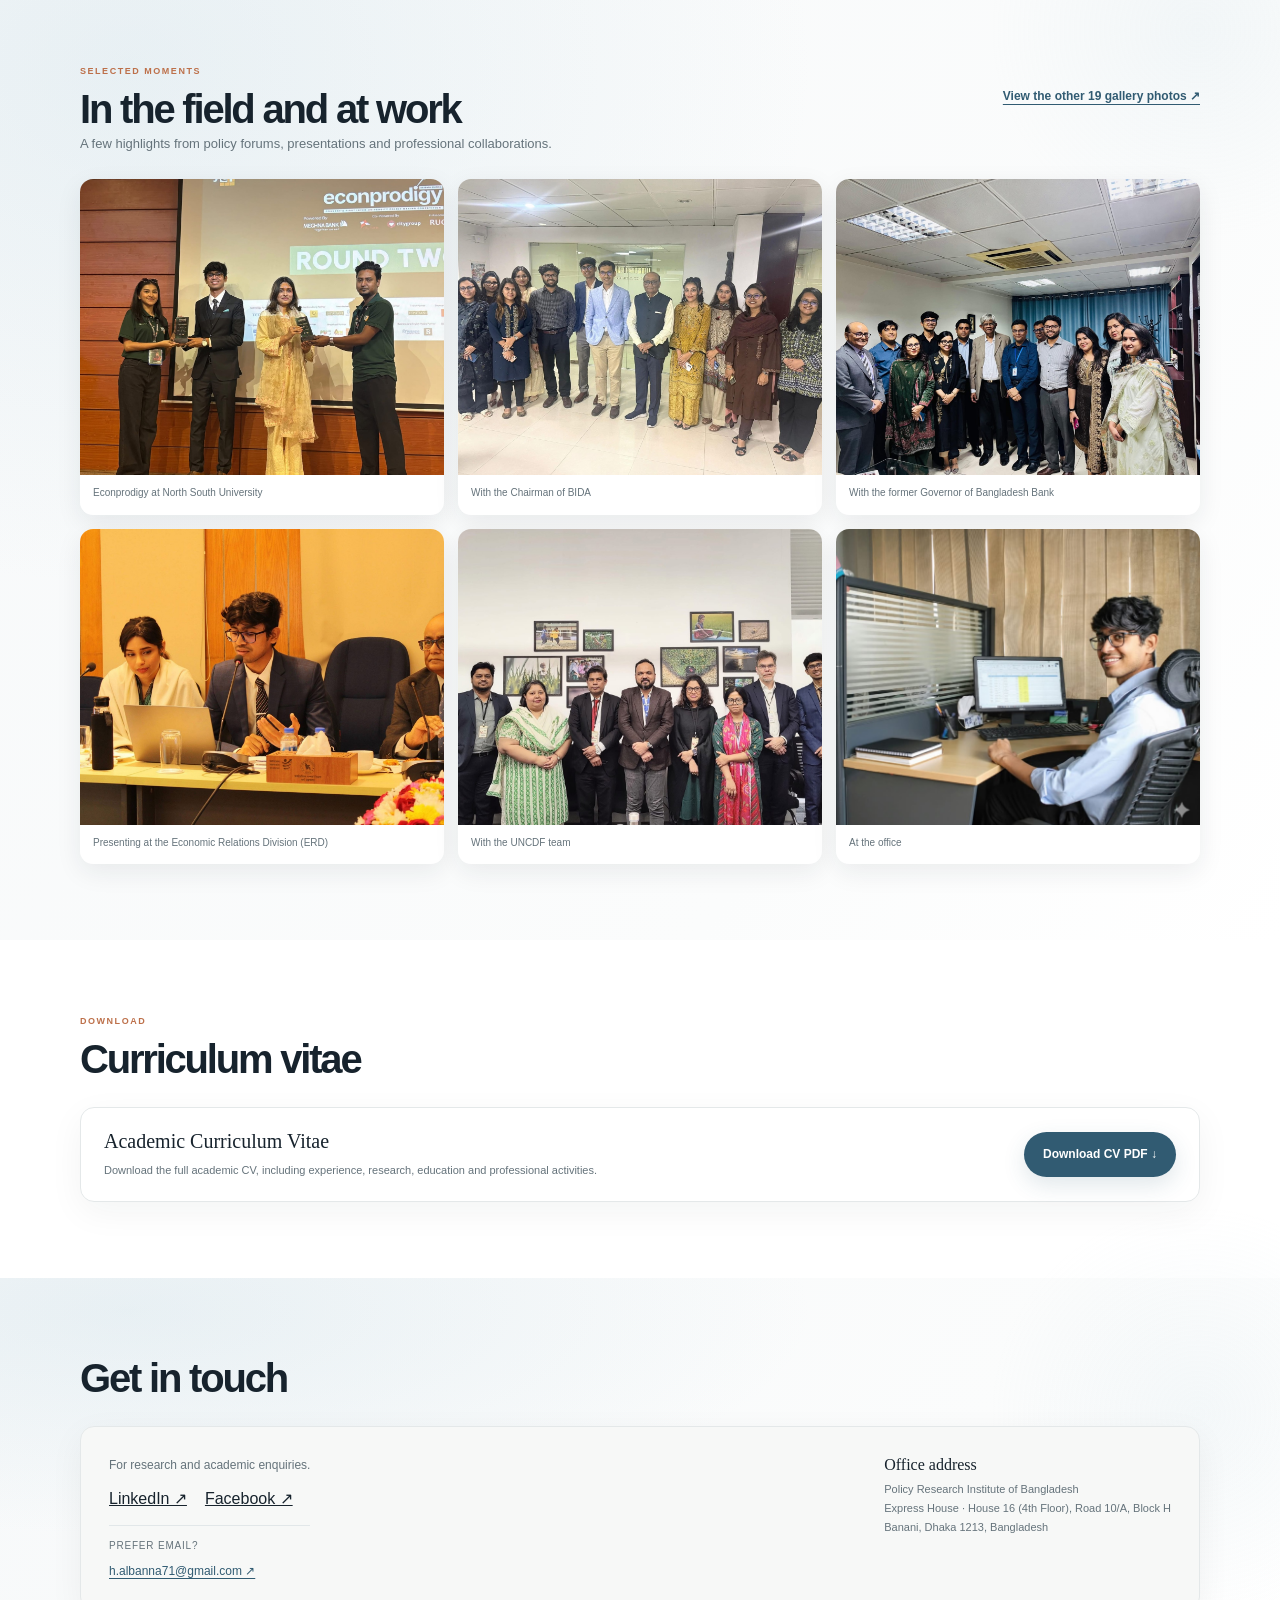
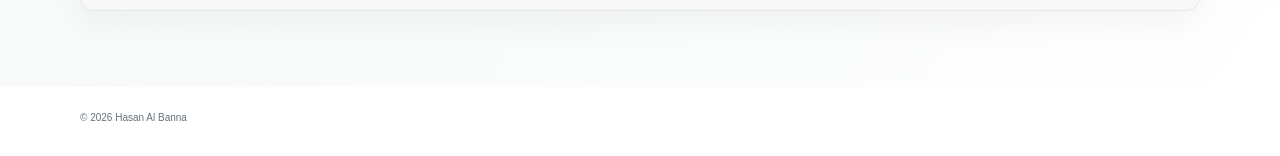
==== commit ed37178e: "Tune mobile hero name and image label" ====
--- a/index.html
+++ b/index.html
@@ -40,7 +40,7 @@
     .viewer-caption{padding:12px 16px;margin:0;color:var(--muted);font-size:12px}
     @media(prefers-reduced-motion:reduce){.feature-link,.gallery-card,.button,.reveal{transition:none}.reveal{opacity:1;transform:none}}
 
-    .experience-list{border-top:1px solid var(--line);margin-top:20px}.experience-group{border-top:1px solid var(--line);padding:0 0 4px}.experience-heading{display:flex;justify-content:space-between;align-items:baseline;gap:18px;padding:12px 0 4px}.experience-heading strong{font:normal 17px/1.35 var(--serif)}.experience-heading span{font-size:10px;letter-spacing:.04em;text-align:right;color:var(--muted)}.experience-group .timeline-row{padding:12px 0}.office-address{font-style:normal;display:flex;flex-direction:column;gap:2px;color:var(--muted);font-size:11px;line-height:1.55;max-width:300px}.office-address strong{font:normal 16px/1.3 var(--serif);color:var(--ink);margin-bottom:3px}.contact-box{align-items:flex-start}</style><link rel="stylesheet" href="assets/section-flow.css?v=mobile-hero-photo">
+    .experience-list{border-top:1px solid var(--line);margin-top:20px}.experience-group{border-top:1px solid var(--line);padding:0 0 4px}.experience-heading{display:flex;justify-content:space-between;align-items:baseline;gap:18px;padding:12px 0 4px}.experience-heading strong{font:normal 17px/1.35 var(--serif)}.experience-heading span{font-size:10px;letter-spacing:.04em;text-align:right;color:var(--muted)}.experience-group .timeline-row{padding:12px 0}.office-address{font-style:normal;display:flex;flex-direction:column;gap:2px;color:var(--muted);font-size:11px;line-height:1.55;max-width:300px}.office-address strong{font:normal 16px/1.3 var(--serif);color:var(--ink);margin-bottom:3px}.contact-box{align-items:flex-start}</style><link rel="stylesheet" href="assets/section-flow.css?v=mobile-hero-photo-2">
 </head>
 <body class="home-page"><header class="header"><nav class="nav wrap" aria-label="Main navigation"><a class="brand" href="index.html#home" aria-label="Hasan Al Banna home"><img class="brand-logo" src="assets/hab-logo.svg" alt=""></a><div class="navlinks"><a href="index.html#home">Home</a><a href="about.html">About</a><a href="research.html">Research</a><a href="publications.html">Publications</a><a href="teaching.html">Teaching</a><a href="gallery.html">Gallery</a><a href="cv.html">CV</a><a class="contact" href="index.html#contact">Contact</a></div></nav></header><main><section class="hero wrap" id="home"><div class="hero-copy"><div class="hero-title"><div class="eyebrow">Young researcher · Lecturer in economics</div><h1>Hasan <span>Al Banna</span></h1></div><div class="hero-details"><p class="lead">I study how trade, taxation and economic policy shape Bangladesh’s development, and teach undergraduate economics.</p><div class="role"><div class="role-item"><span class="role-mark">01</span><div><strong>Senior Research Associate</strong><a href="https://pribd.org/" target="_blank" rel="noopener">Policy Research Institute of Bangladesh · Dhaka</a></div></div><div class="role-item"><span class="role-mark">02</span><div><strong>Adjunct Lecturer</strong><span>Southeast University · Dhaka</span></div></div></div><div class="actions"><a class="button" href="research.html">Explore my research <span aria-hidden="true">↗</span></a></div><div class="hero-topics"><span>Trade policy</span><span>Quantitative analysis</span><span>Economics education</span></div></div></div><figure class="portrait hero-portrait"><img src="assets/hasan-al-banna-profile-v2.jpg" alt="Hasan Al Banna at a policy discussion"><figcaption class="portrait-label"><span class="portrait-dot"></span> Research · Teaching · Policy</figcaption><div class="office-card"><img src="assets/gallery/IMG_1976.jpg" alt="Hasan Al Banna at his office desk"><span>At the office</span></div><span class="portrait-index" aria-hidden="true">HAB&nbsp; / &nbsp;01</span></figure></section>
 <section class="section" id="about"><div class="wrap section-layout"><h2 class="section-title">About</h2><div class="copy"><p>Hasan Al Banna is a young researcher and lecturer in economics. He is a Senior Research Associate at the Policy Research Institute of Bangladesh and an Adjunct Lecturer at Southeast University.</p><p>His work brings together policy research, quantitative analysis and undergraduate teaching.</p><a class="plain-link" href="about.html">Read more about Hasan ↗</a></div></div></section>
--- a/assets/section-flow.css
+++ b/assets/section-flow.css
@@ -69,3 +69,5 @@
  .home-page .office-card span{font-size:7px;padding-top:3px}
  .home-page .portrait-index{right:0;top:-18px;font-size:7px}
 }
+
+@media(max-width:600px){.home-page h1{font-size:clamp(32px,9.4vw,43px)}.home-page .portrait-label{font-size:6px;padding:5px 6px;letter-spacing:.02em}}
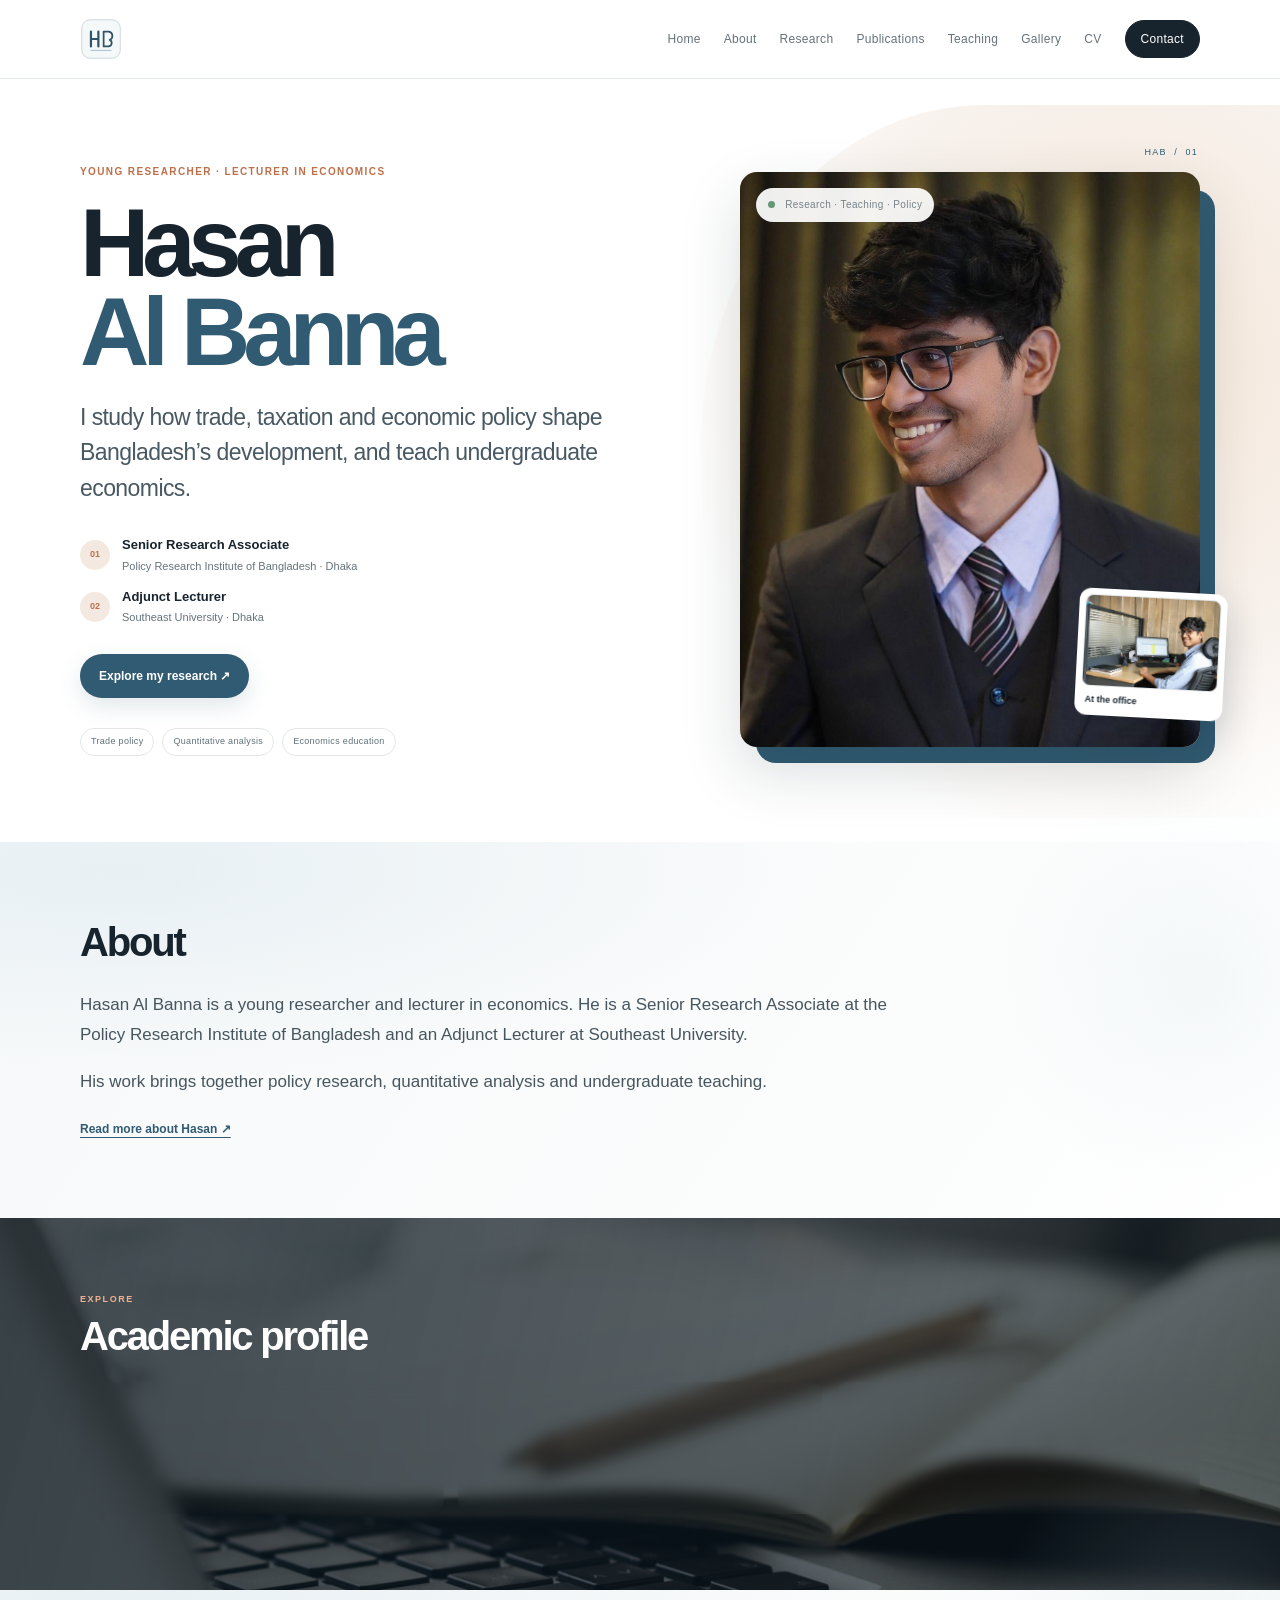
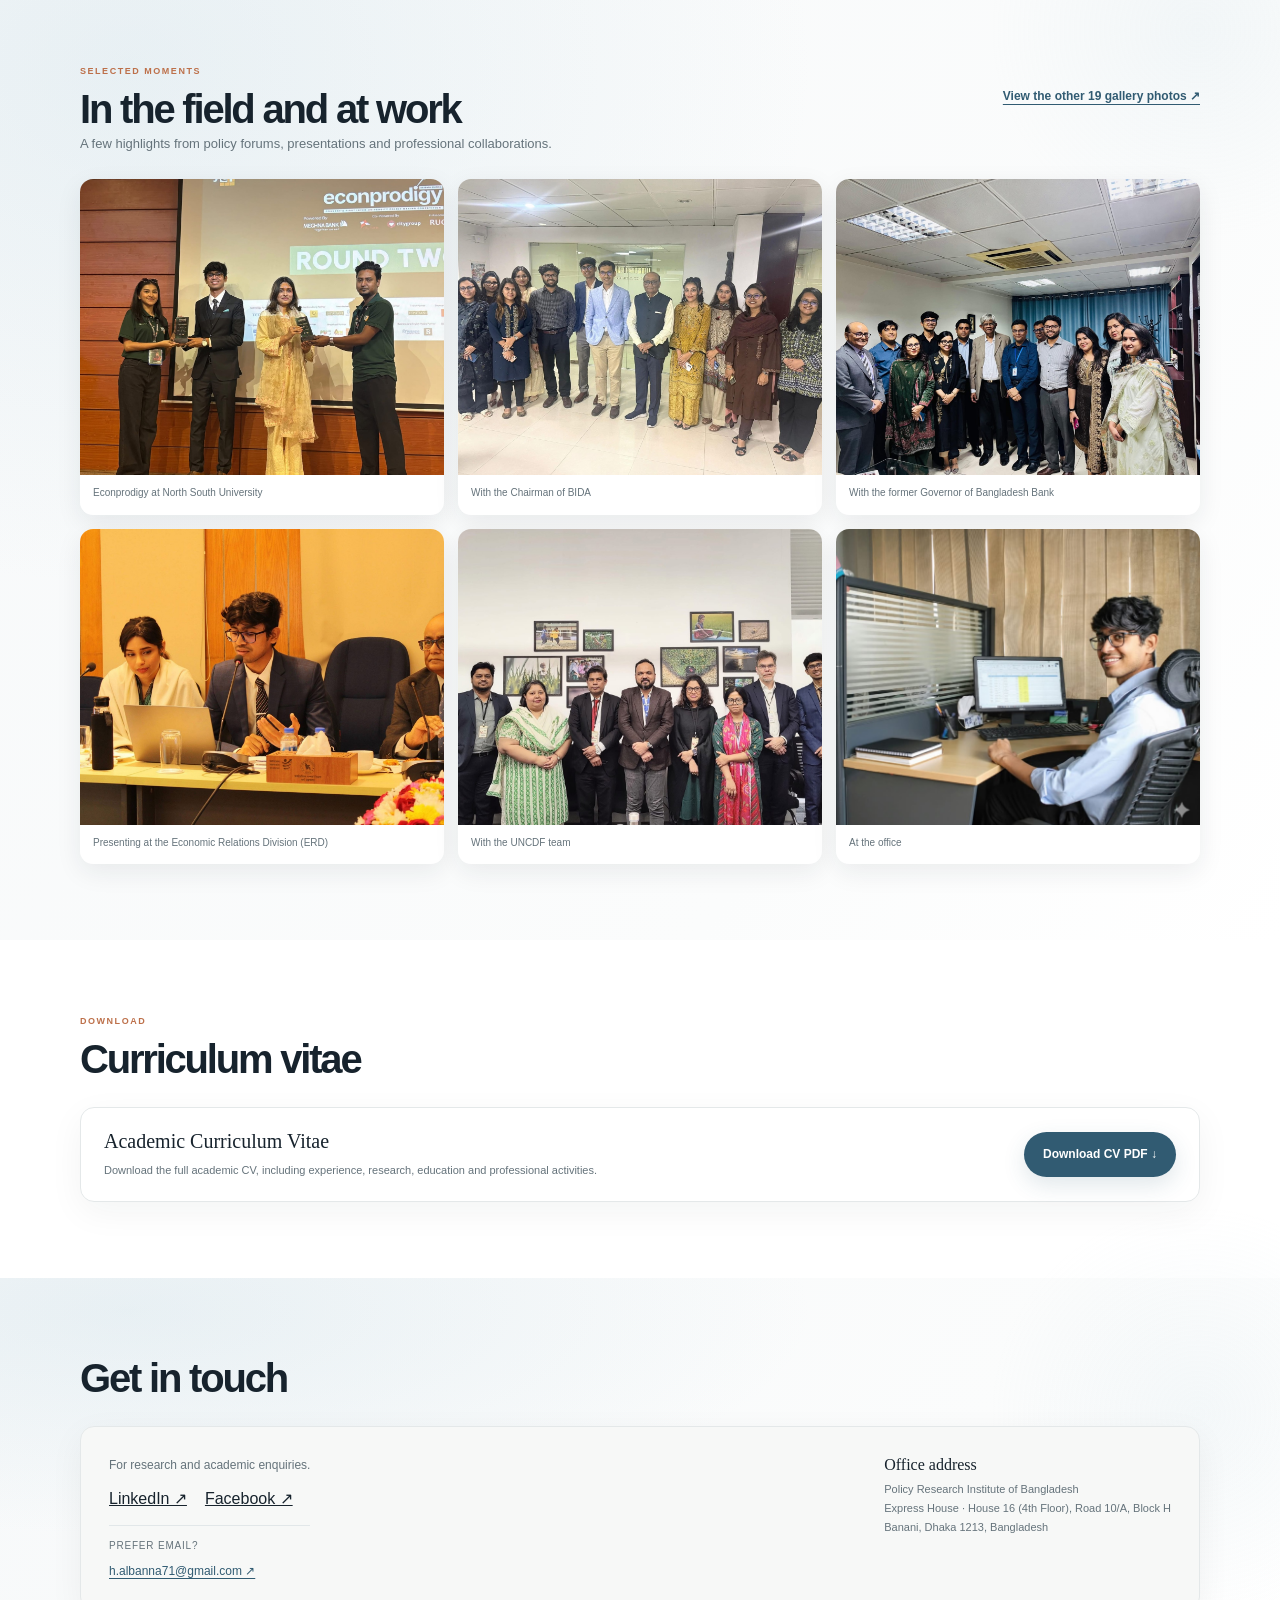
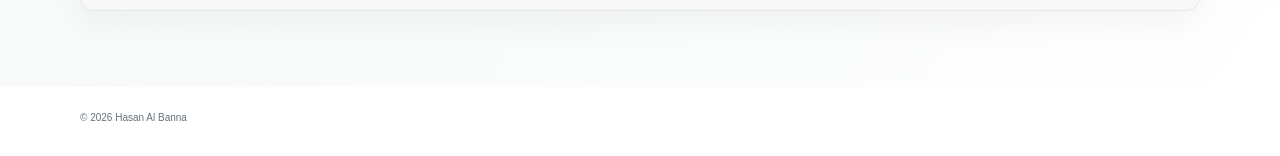
==== commit cc1068c5: "Refresh mobile navigation styles" ====
--- a/index.html
+++ b/index.html
@@ -40,7 +40,7 @@
     .viewer-caption{padding:12px 16px;margin:0;color:var(--muted);font-size:12px}
     @media(prefers-reduced-motion:reduce){.feature-link,.gallery-card,.button,.reveal{transition:none}.reveal{opacity:1;transform:none}}
 
-    .experience-list{border-top:1px solid var(--line);margin-top:20px}.experience-group{border-top:1px solid var(--line);padding:0 0 4px}.experience-heading{display:flex;justify-content:space-between;align-items:baseline;gap:18px;padding:12px 0 4px}.experience-heading strong{font:normal 17px/1.35 var(--serif)}.experience-heading span{font-size:10px;letter-spacing:.04em;text-align:right;color:var(--muted)}.experience-group .timeline-row{padding:12px 0}.office-address{font-style:normal;display:flex;flex-direction:column;gap:2px;color:var(--muted);font-size:11px;line-height:1.55;max-width:300px}.office-address strong{font:normal 16px/1.3 var(--serif);color:var(--ink);margin-bottom:3px}.contact-box{align-items:flex-start}</style><link rel="stylesheet" href="assets/section-flow.css?v=mobile-hero-photo-2">
+    .experience-list{border-top:1px solid var(--line);margin-top:20px}.experience-group{border-top:1px solid var(--line);padding:0 0 4px}.experience-heading{display:flex;justify-content:space-between;align-items:baseline;gap:18px;padding:12px 0 4px}.experience-heading strong{font:normal 17px/1.35 var(--serif)}.experience-heading span{font-size:10px;letter-spacing:.04em;text-align:right;color:var(--muted)}.experience-group .timeline-row{padding:12px 0}.office-address{font-style:normal;display:flex;flex-direction:column;gap:2px;color:var(--muted);font-size:11px;line-height:1.55;max-width:300px}.office-address strong{font:normal 16px/1.3 var(--serif);color:var(--ink);margin-bottom:3px}.contact-box{align-items:flex-start}</style><link rel="stylesheet" href="assets/section-flow.css?v=mobile-header-one-row">
 </head>
 <body class="home-page"><header class="header"><nav class="nav wrap" aria-label="Main navigation"><a class="brand" href="index.html#home" aria-label="Hasan Al Banna home"><img class="brand-logo" src="assets/hab-logo.svg" alt=""></a><div class="navlinks"><a href="index.html#home">Home</a><a href="about.html">About</a><a href="research.html">Research</a><a href="publications.html">Publications</a><a href="teaching.html">Teaching</a><a href="gallery.html">Gallery</a><a href="cv.html">CV</a><a class="contact" href="index.html#contact">Contact</a></div></nav></header><main><section class="hero wrap" id="home"><div class="hero-copy"><div class="hero-title"><div class="eyebrow">Young researcher · Lecturer in economics</div><h1>Hasan <span>Al Banna</span></h1></div><div class="hero-details"><p class="lead">I study how trade, taxation and economic policy shape Bangladesh’s development, and teach undergraduate economics.</p><div class="role"><div class="role-item"><span class="role-mark">01</span><div><strong>Senior Research Associate</strong><a href="https://pribd.org/" target="_blank" rel="noopener">Policy Research Institute of Bangladesh · Dhaka</a></div></div><div class="role-item"><span class="role-mark">02</span><div><strong>Adjunct Lecturer</strong><span>Southeast University · Dhaka</span></div></div></div><div class="actions"><a class="button" href="research.html">Explore my research <span aria-hidden="true">↗</span></a></div><div class="hero-topics"><span>Trade policy</span><span>Quantitative analysis</span><span>Economics education</span></div></div></div><figure class="portrait hero-portrait"><img src="assets/hasan-al-banna-profile-v2.jpg" alt="Hasan Al Banna at a policy discussion"><figcaption class="portrait-label"><span class="portrait-dot"></span> Research · Teaching · Policy</figcaption><div class="office-card"><img src="assets/gallery/IMG_1976.jpg" alt="Hasan Al Banna at his office desk"><span>At the office</span></div><span class="portrait-index" aria-hidden="true">HAB&nbsp; / &nbsp;01</span></figure></section>
 <section class="section" id="about"><div class="wrap section-layout"><h2 class="section-title">About</h2><div class="copy"><p>Hasan Al Banna is a young researcher and lecturer in economics. He is a Senior Research Associate at the Policy Research Institute of Bangladesh and an Adjunct Lecturer at Southeast University.</p><p>His work brings together policy research, quantitative analysis and undergraduate teaching.</p><a class="plain-link" href="about.html">Read more about Hasan ↗</a></div></div></section>
--- a/assets/section-flow.css
+++ b/assets/section-flow.css
@@ -71,3 +71,23 @@
 }
 
 @media(max-width:600px){.home-page h1{font-size:clamp(32px,9.4vw,43px)}.home-page .portrait-label{font-size:6px;padding:5px 6px;letter-spacing:.02em}}
+
+@media(max-width:600px){.home-page .hero-title,.home-page .hero-portrait{align-self:center}.home-page h1{font-size:clamp(34px,10.2vw,46px)}.home-page .eyebrow{font-size:7px;letter-spacing:.06em;line-height:1.4}}
+
+/* Extend the soft warm hero tint to text sections on internal pages */
+body:not(.home-page) main>.section:not(.profile-showcase){background:radial-gradient(ellipse at 10% 12%,rgba(244,230,216,.42),transparent 46%),linear-gradient(125deg,#fbf8f5 0%,#fff 76%)!important}
+body:not(.home-page) .teaching-note,body:not(.home-page) .callout{background:#fbf5ef;border-left-color:#d6b6a2}
+body:not(.home-page) .contact-box{background:#fbf7f2;border-color:#eadfd7}
+@media(max-width:600px){.home-page .portrait-label{display:none}}
+
+
+/* Compact mobile header: logo and page links share one aligned row */
+@media(max-width:600px){
+ .nav{flex-direction:row!important;align-items:center!important;justify-content:space-between;gap:8px!important;min-height:58px;padding:7px 0!important}
+ .nav>.brand{flex:0 0 34px;width:34px!important;height:34px!important;min-width:34px;min-height:34px}
+ .nav>.brand .brand-logo{width:34px;height:34px}
+ .nav>.navlinks{flex:1 1 auto;width:auto;min-width:0;max-width:none;display:flex;flex-direction:row;align-items:center;justify-content:space-between;gap:0;padding:0;overflow:visible!important}
+ .navlinks a{font-size:clamp(8px,2.55vw,10px)!important;line-height:1.2;letter-spacing:0!important;white-space:nowrap!important}
+ .navlinks a[href="index.html#home"],.navlinks a[href="cv.html"]{display:none!important}
+ .navlinks .contact{padding:2px 4px!important;border-radius:999px}
+}
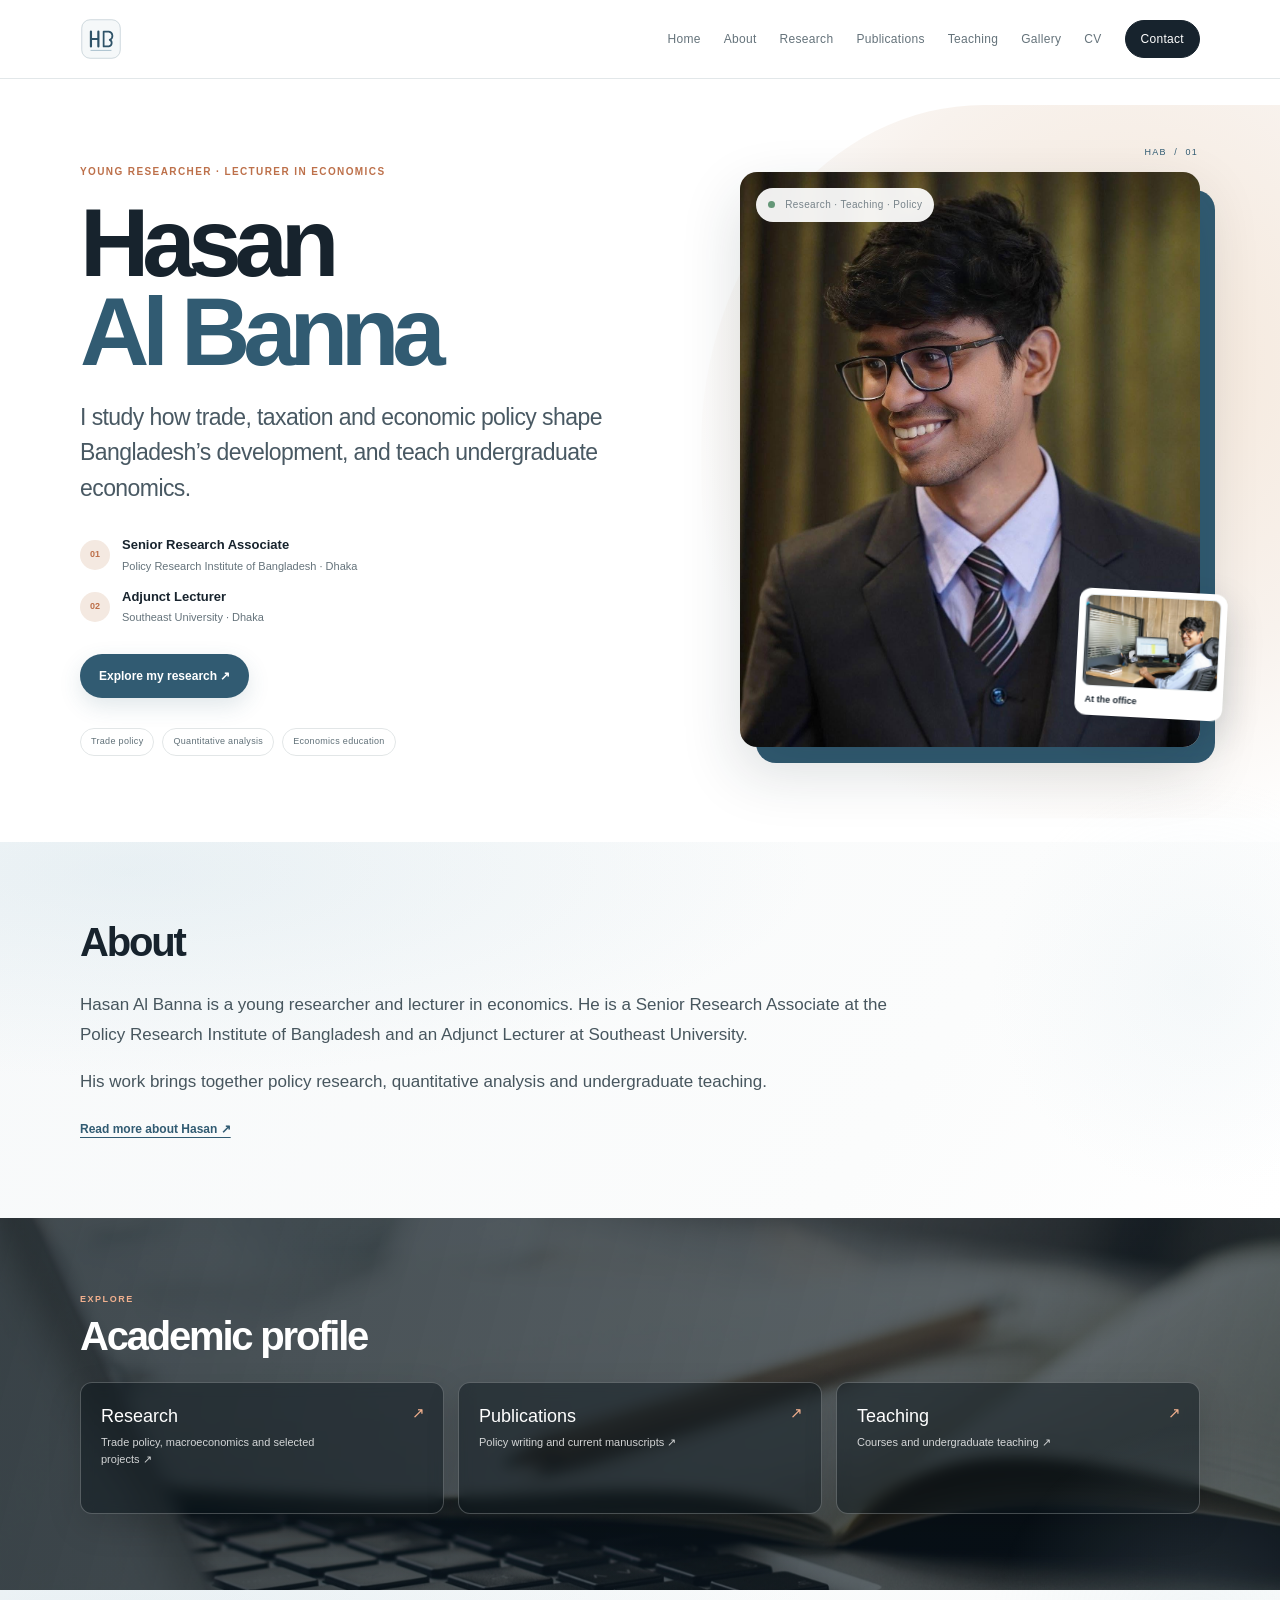
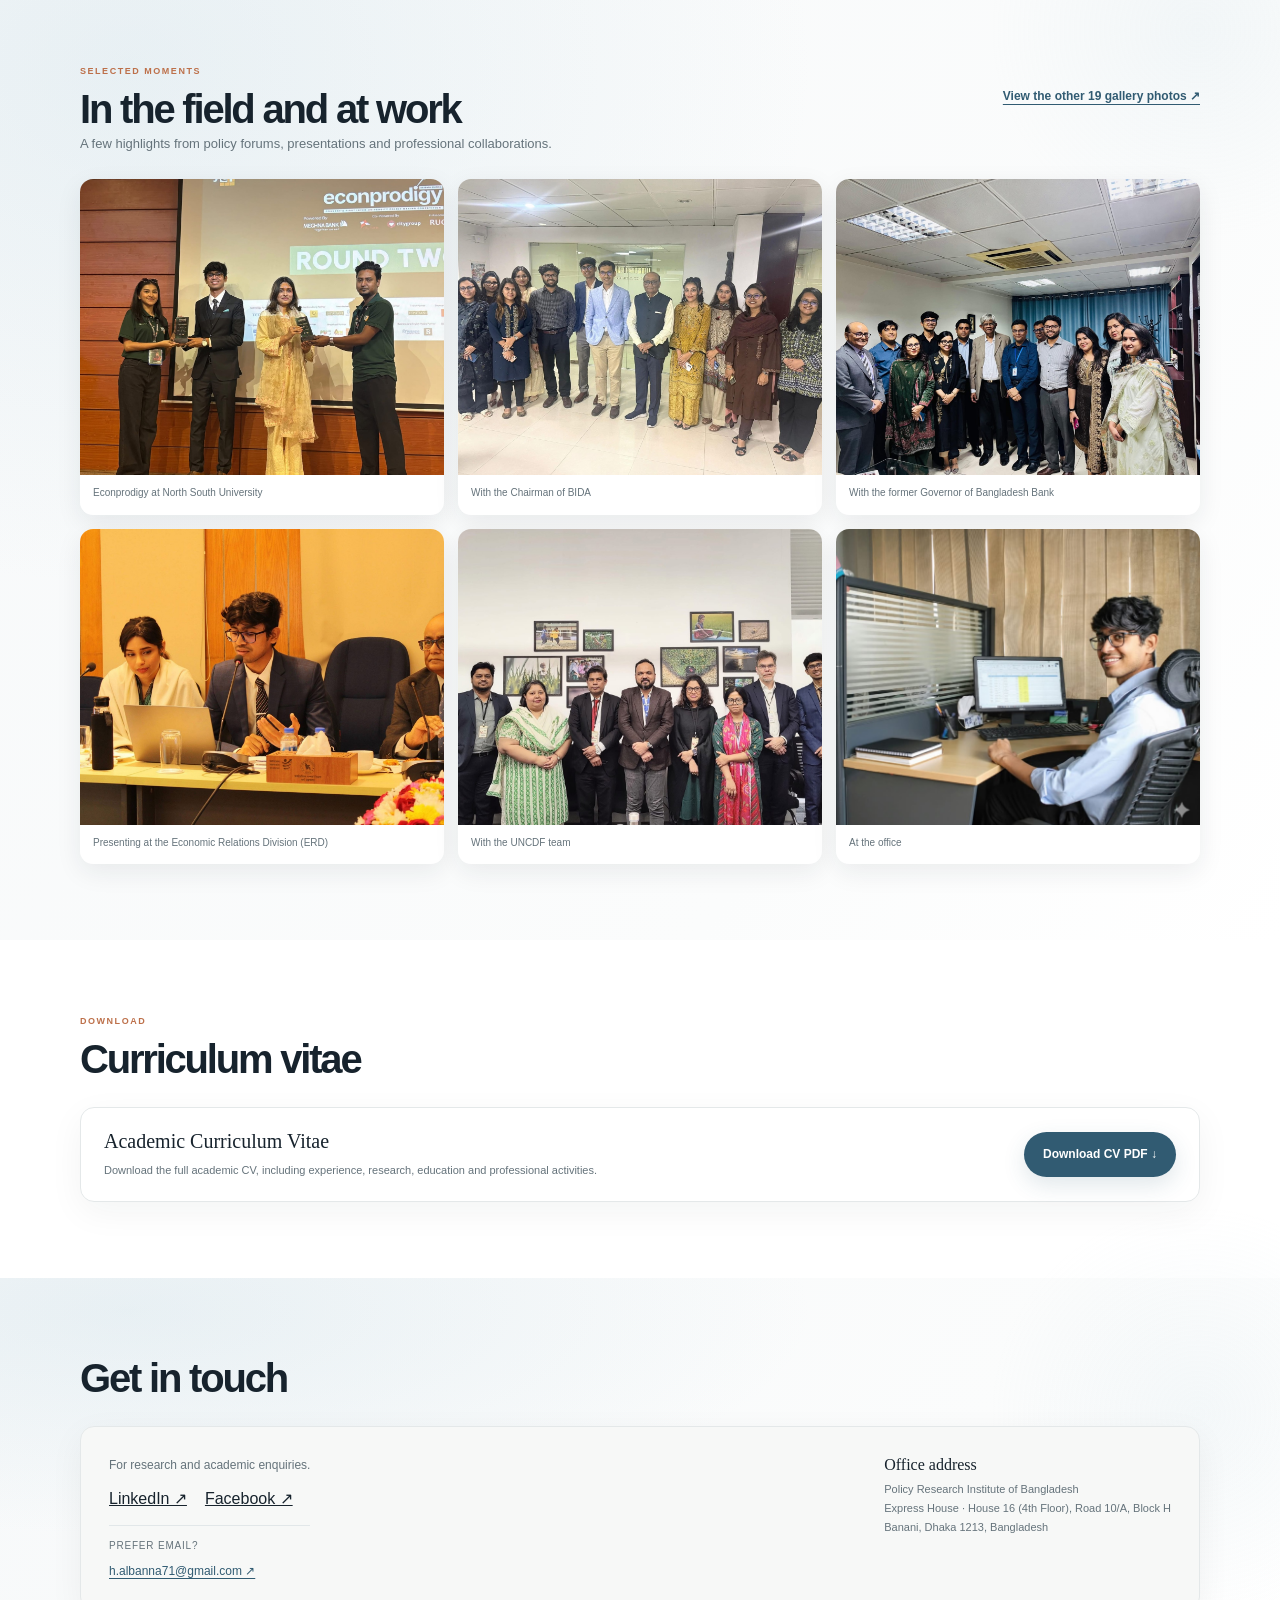
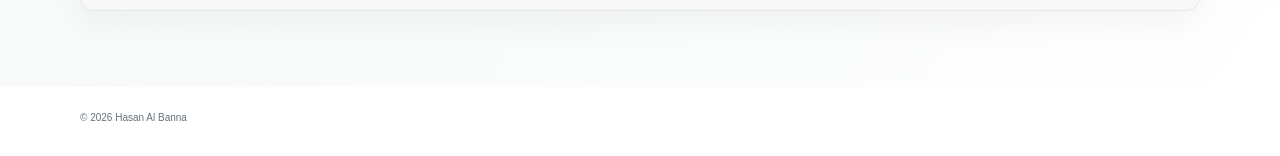
==== commit 1dc57e9e: "Refresh profile styles across pages" ====
--- a/index.html
+++ b/index.html
@@ -40,7 +40,7 @@
     .viewer-caption{padding:12px 16px;margin:0;color:var(--muted);font-size:12px}
     @media(prefers-reduced-motion:reduce){.feature-link,.gallery-card,.button,.reveal{transition:none}.reveal{opacity:1;transform:none}}
 
-    .experience-list{border-top:1px solid var(--line);margin-top:20px}.experience-group{border-top:1px solid var(--line);padding:0 0 4px}.experience-heading{display:flex;justify-content:space-between;align-items:baseline;gap:18px;padding:12px 0 4px}.experience-heading strong{font:normal 17px/1.35 var(--serif)}.experience-heading span{font-size:10px;letter-spacing:.04em;text-align:right;color:var(--muted)}.experience-group .timeline-row{padding:12px 0}.office-address{font-style:normal;display:flex;flex-direction:column;gap:2px;color:var(--muted);font-size:11px;line-height:1.55;max-width:300px}.office-address strong{font:normal 16px/1.3 var(--serif);color:var(--ink);margin-bottom:3px}.contact-box{align-items:flex-start}</style><link rel="stylesheet" href="assets/section-flow.css?v=mobile-header-one-row">
+    .experience-list{border-top:1px solid var(--line);margin-top:20px}.experience-group{border-top:1px solid var(--line);padding:0 0 4px}.experience-heading{display:flex;justify-content:space-between;align-items:baseline;gap:18px;padding:12px 0 4px}.experience-heading strong{font:normal 17px/1.35 var(--serif)}.experience-heading span{font-size:10px;letter-spacing:.04em;text-align:right;color:var(--muted)}.experience-group .timeline-row{padding:12px 0}.office-address{font-style:normal;display:flex;flex-direction:column;gap:2px;color:var(--muted);font-size:11px;line-height:1.55;max-width:300px}.office-address strong{font:normal 16px/1.3 var(--serif);color:var(--ink);margin-bottom:3px}.contact-box{align-items:flex-start}</style><link rel="stylesheet" href="assets/section-flow.css?v=mobile-header-warm-glow">
 </head>
 <body class="home-page"><header class="header"><nav class="nav wrap" aria-label="Main navigation"><a class="brand" href="index.html#home" aria-label="Hasan Al Banna home"><img class="brand-logo" src="assets/hab-logo.svg" alt=""></a><div class="navlinks"><a href="index.html#home">Home</a><a href="about.html">About</a><a href="research.html">Research</a><a href="publications.html">Publications</a><a href="teaching.html">Teaching</a><a href="gallery.html">Gallery</a><a href="cv.html">CV</a><a class="contact" href="index.html#contact">Contact</a></div></nav></header><main><section class="hero wrap" id="home"><div class="hero-copy"><div class="hero-title"><div class="eyebrow">Young researcher · Lecturer in economics</div><h1>Hasan <span>Al Banna</span></h1></div><div class="hero-details"><p class="lead">I study how trade, taxation and economic policy shape Bangladesh’s development, and teach undergraduate economics.</p><div class="role"><div class="role-item"><span class="role-mark">01</span><div><strong>Senior Research Associate</strong><a href="https://pribd.org/" target="_blank" rel="noopener">Policy Research Institute of Bangladesh · Dhaka</a></div></div><div class="role-item"><span class="role-mark">02</span><div><strong>Adjunct Lecturer</strong><span>Southeast University · Dhaka</span></div></div></div><div class="actions"><a class="button" href="research.html">Explore my research <span aria-hidden="true">↗</span></a></div><div class="hero-topics"><span>Trade policy</span><span>Quantitative analysis</span><span>Economics education</span></div></div></div><figure class="portrait hero-portrait"><img src="assets/hasan-al-banna-profile-v2.jpg" alt="Hasan Al Banna at a policy discussion"><figcaption class="portrait-label"><span class="portrait-dot"></span> Research · Teaching · Policy</figcaption><div class="office-card"><img src="assets/gallery/IMG_1976.jpg" alt="Hasan Al Banna at his office desk"><span>At the office</span></div><span class="portrait-index" aria-hidden="true">HAB&nbsp; / &nbsp;01</span></figure></section>
 <section class="section" id="about"><div class="wrap section-layout"><h2 class="section-title">About</h2><div class="copy"><p>Hasan Al Banna is a young researcher and lecturer in economics. He is a Senior Research Associate at the Policy Research Institute of Bangladesh and an Adjunct Lecturer at Southeast University.</p><p>His work brings together policy research, quantitative analysis and undergraduate teaching.</p><a class="plain-link" href="about.html">Read more about Hasan ↗</a></div></div></section>
--- a/assets/section-flow.css
+++ b/assets/section-flow.css
@@ -90,4 +90,10 @@
  .navlinks a{font-size:clamp(8px,2.55vw,10px)!important;line-height:1.2;letter-spacing:0!important;white-space:nowrap!important}
  .navlinks a[href="index.html#home"],.navlinks a[href="cv.html"]{display:none!important}
  .navlinks .contact{padding:2px 4px!important;border-radius:999px}
-}+}
+
+/* Keep internal pages white, with a soft warm glow behind the text */
+body:not(.home-page) main>.section:not(.profile-showcase){background:#fff!important;overflow:hidden}
+body:not(.home-page) main>.section:not(.profile-showcase)::before{content:"";position:absolute;z-index:0;pointer-events:none;top:0;left:-12%;width:min(62vw,680px);height:min(560px,85%);border-radius:50%;background:radial-gradient(ellipse at 42% 42%,rgba(244,230,216,.58) 0%,rgba(244,230,216,.3) 36%,rgba(244,230,216,.11) 58%,rgba(244,230,216,0) 76%)}
+body:not(.home-page) main>.section:not(.profile-showcase)>.wrap{position:relative;z-index:1}
+@media(max-width:600px){body:not(.home-page) main>.section:not(.profile-showcase)::before{left:-32%;top:2%;width:115vw;height:360px}}
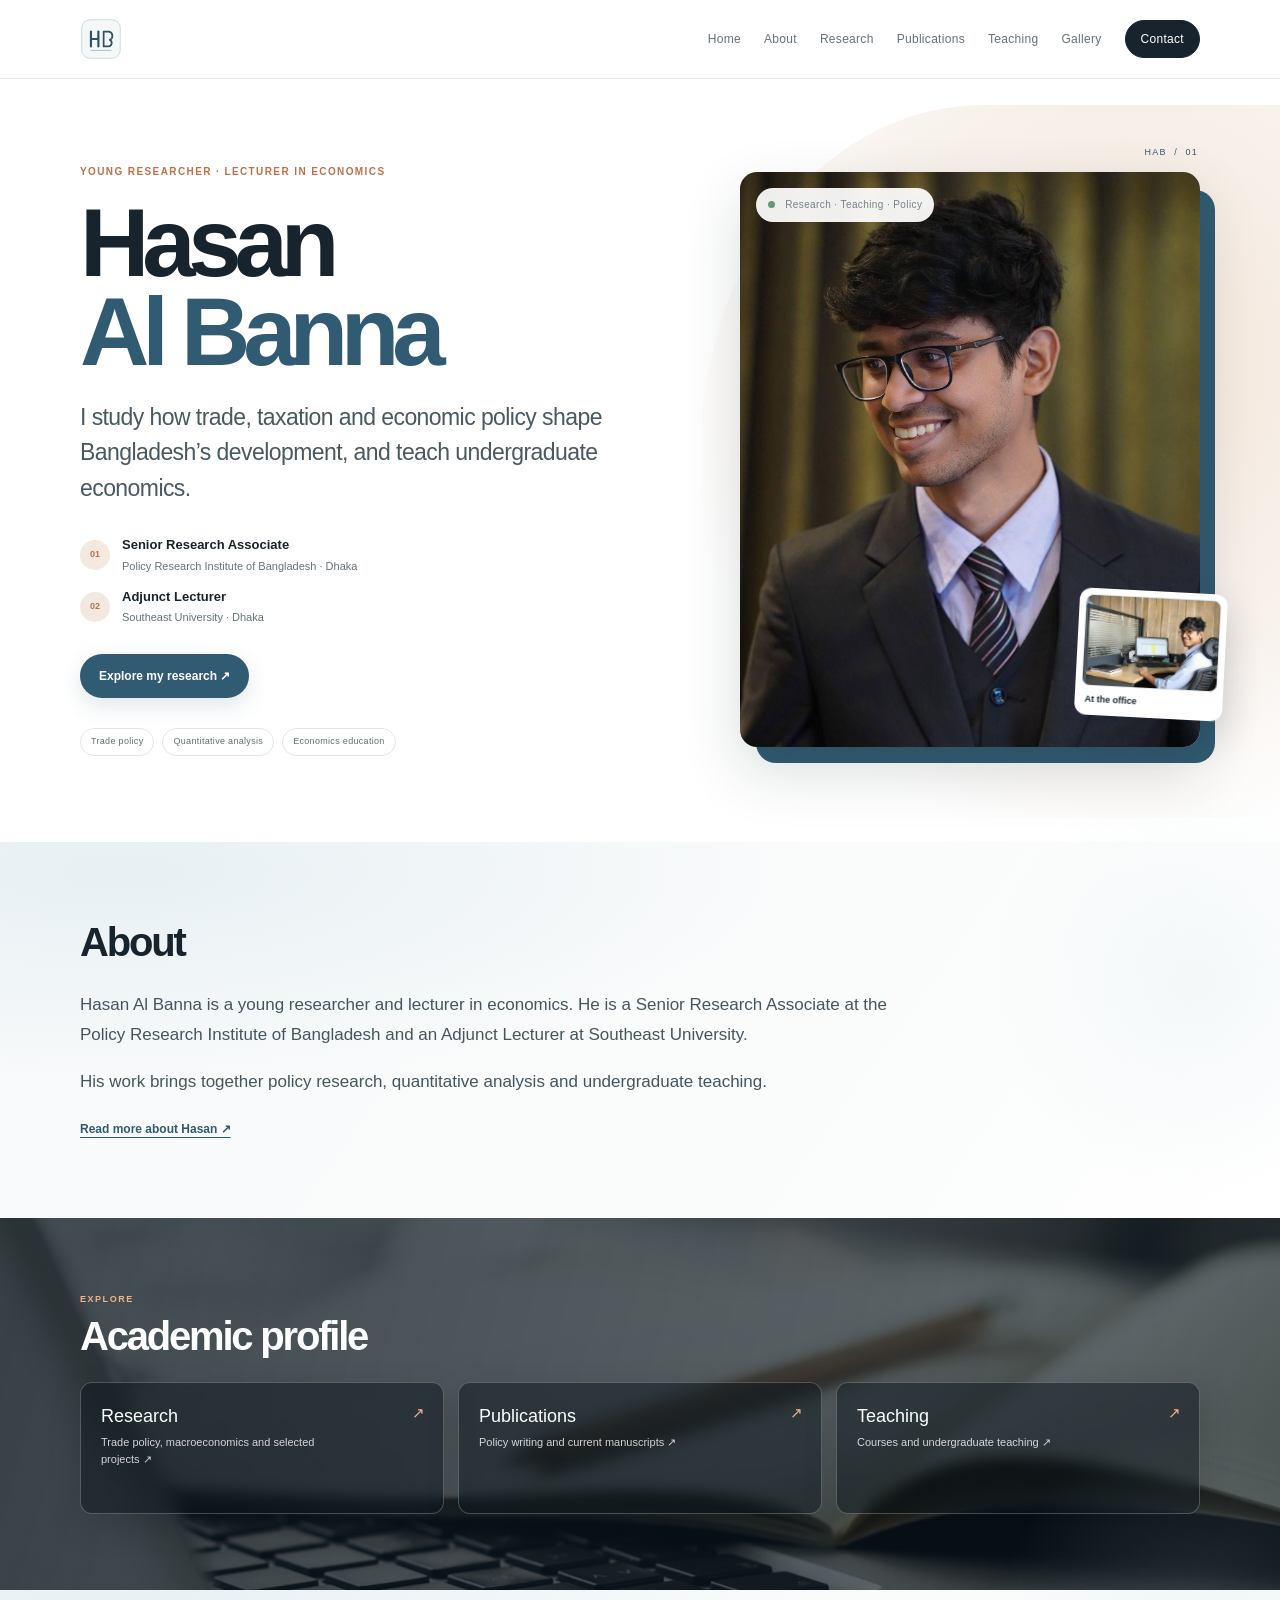
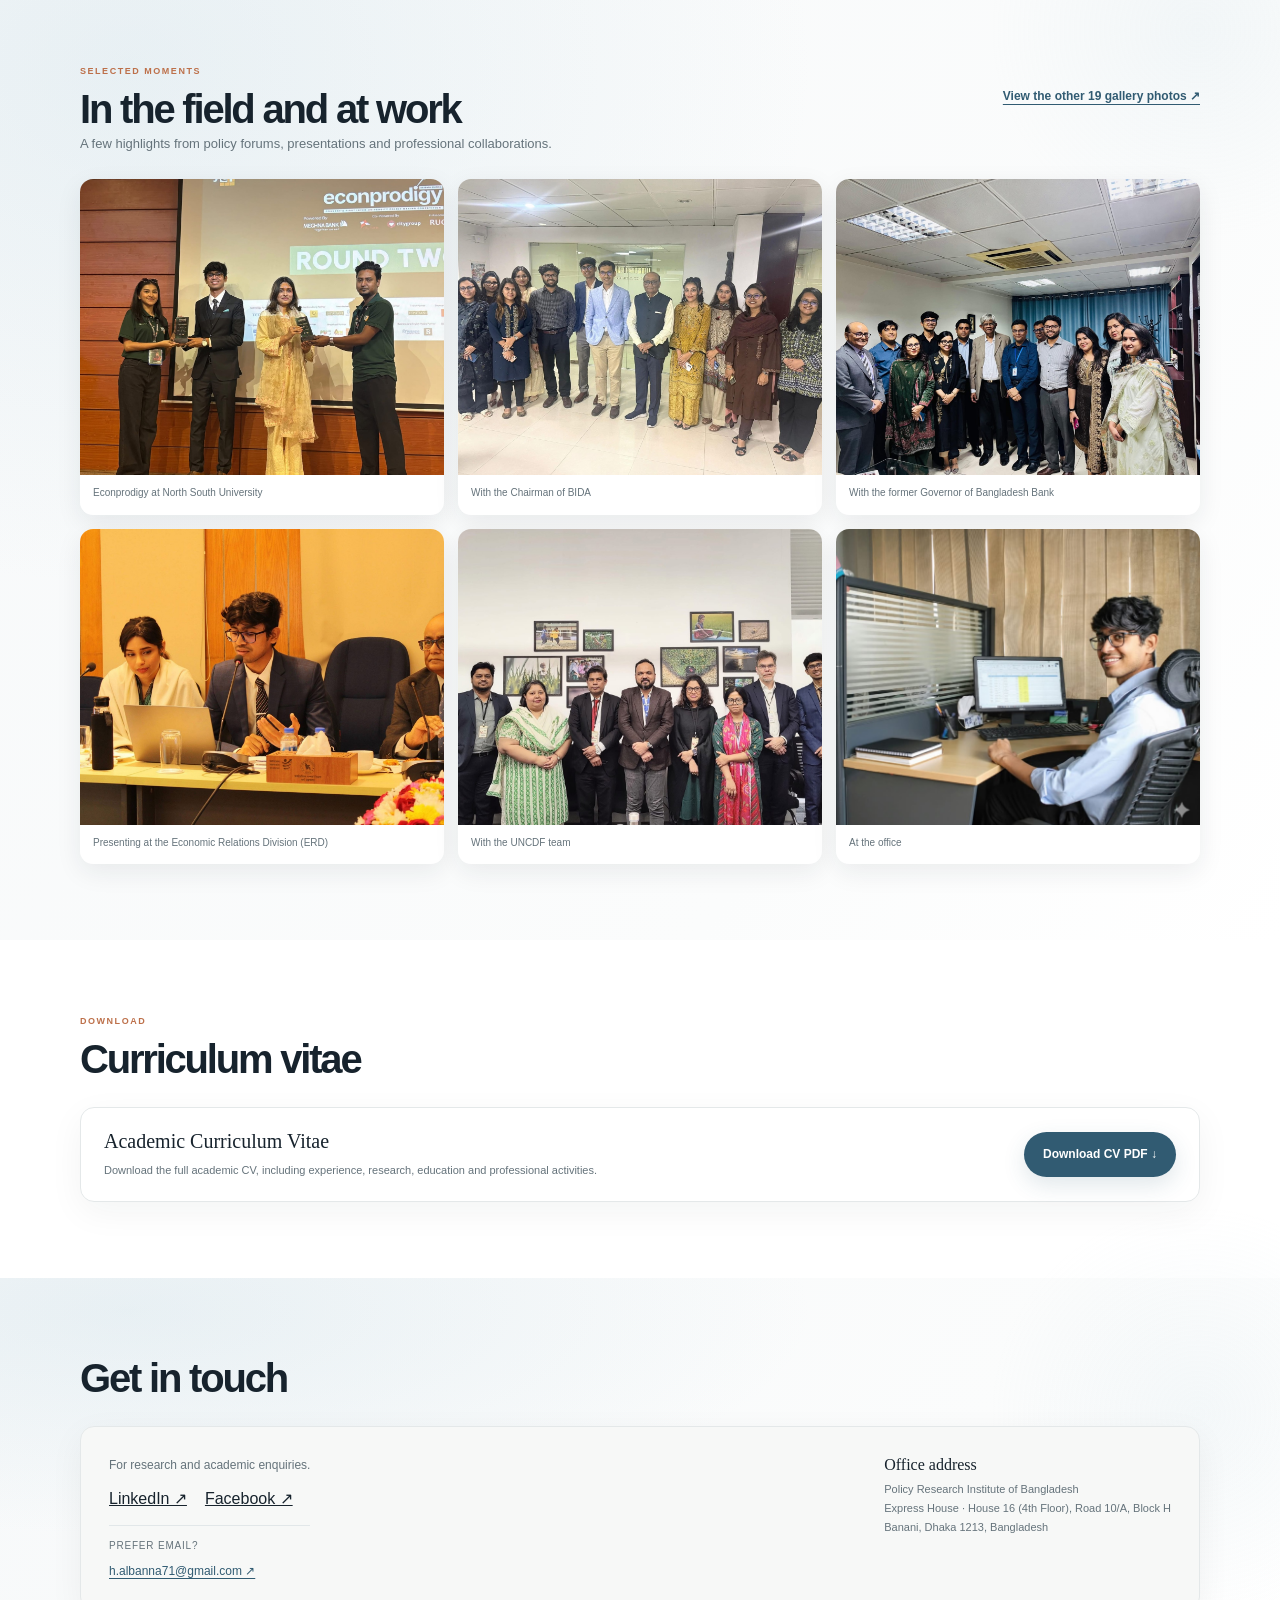
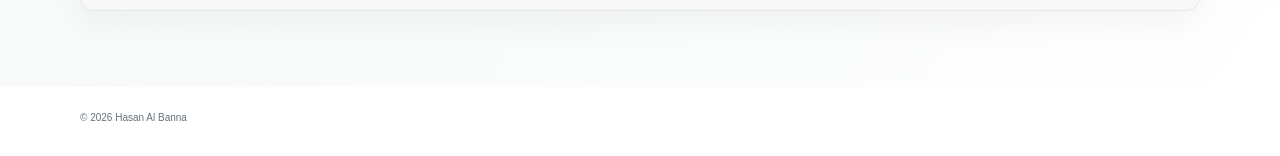
==== commit c2d3be86: "Refresh shared navigation styles" ====
--- a/index.html
+++ b/index.html
@@ -40,7 +40,7 @@
     .viewer-caption{padding:12px 16px;margin:0;color:var(--muted);font-size:12px}
     @media(prefers-reduced-motion:reduce){.feature-link,.gallery-card,.button,.reveal{transition:none}.reveal{opacity:1;transform:none}}
 
-    .experience-list{border-top:1px solid var(--line);margin-top:20px}.experience-group{border-top:1px solid var(--line);padding:0 0 4px}.experience-heading{display:flex;justify-content:space-between;align-items:baseline;gap:18px;padding:12px 0 4px}.experience-heading strong{font:normal 17px/1.35 var(--serif)}.experience-heading span{font-size:10px;letter-spacing:.04em;text-align:right;color:var(--muted)}.experience-group .timeline-row{padding:12px 0}.office-address{font-style:normal;display:flex;flex-direction:column;gap:2px;color:var(--muted);font-size:11px;line-height:1.55;max-width:300px}.office-address strong{font:normal 16px/1.3 var(--serif);color:var(--ink);margin-bottom:3px}.contact-box{align-items:flex-start}</style><link rel="stylesheet" href="assets/section-flow.css?v=mobile-header-warm-glow">
+    .experience-list{border-top:1px solid var(--line);margin-top:20px}.experience-group{border-top:1px solid var(--line);padding:0 0 4px}.experience-heading{display:flex;justify-content:space-between;align-items:baseline;gap:18px;padding:12px 0 4px}.experience-heading strong{font:normal 17px/1.35 var(--serif)}.experience-heading span{font-size:10px;letter-spacing:.04em;text-align:right;color:var(--muted)}.experience-group .timeline-row{padding:12px 0}.office-address{font-style:normal;display:flex;flex-direction:column;gap:2px;color:var(--muted);font-size:11px;line-height:1.55;max-width:300px}.office-address strong{font:normal 16px/1.3 var(--serif);color:var(--ink);margin-bottom:3px}.contact-box{align-items:flex-start}</style><link rel="stylesheet" href="assets/section-flow.css?v=mobile-home-row">
 </head>
 <body class="home-page"><header class="header"><nav class="nav wrap" aria-label="Main navigation"><a class="brand" href="index.html#home" aria-label="Hasan Al Banna home"><img class="brand-logo" src="assets/hab-logo.svg" alt=""></a><div class="navlinks"><a href="index.html#home">Home</a><a href="about.html">About</a><a href="research.html">Research</a><a href="publications.html">Publications</a><a href="teaching.html">Teaching</a><a href="gallery.html">Gallery</a><a href="cv.html">CV</a><a class="contact" href="index.html#contact">Contact</a></div></nav></header><main><section class="hero wrap" id="home"><div class="hero-copy"><div class="hero-title"><div class="eyebrow">Young researcher · Lecturer in economics</div><h1>Hasan <span>Al Banna</span></h1></div><div class="hero-details"><p class="lead">I study how trade, taxation and economic policy shape Bangladesh’s development, and teach undergraduate economics.</p><div class="role"><div class="role-item"><span class="role-mark">01</span><div><strong>Senior Research Associate</strong><a href="https://pribd.org/" target="_blank" rel="noopener">Policy Research Institute of Bangladesh · Dhaka</a></div></div><div class="role-item"><span class="role-mark">02</span><div><strong>Adjunct Lecturer</strong><span>Southeast University · Dhaka</span></div></div></div><div class="actions"><a class="button" href="research.html">Explore my research <span aria-hidden="true">↗</span></a></div><div class="hero-topics"><span>Trade policy</span><span>Quantitative analysis</span><span>Economics education</span></div></div></div><figure class="portrait hero-portrait"><img src="assets/hasan-al-banna-profile-v2.jpg" alt="Hasan Al Banna at a policy discussion"><figcaption class="portrait-label"><span class="portrait-dot"></span> Research · Teaching · Policy</figcaption><div class="office-card"><img src="assets/gallery/IMG_1976.jpg" alt="Hasan Al Banna at his office desk"><span>At the office</span></div><span class="portrait-index" aria-hidden="true">HAB&nbsp; / &nbsp;01</span></figure></section>
 <section class="section" id="about"><div class="wrap section-layout"><h2 class="section-title">About</h2><div class="copy"><p>Hasan Al Banna is a young researcher and lecturer in economics. He is a Senior Research Associate at the Policy Research Institute of Bangladesh and an Adjunct Lecturer at Southeast University.</p><p>His work brings together policy research, quantitative analysis and undergraduate teaching.</p><a class="plain-link" href="about.html">Read more about Hasan ↗</a></div></div></section>
--- a/assets/section-flow.css
+++ b/assets/section-flow.css
@@ -97,3 +97,12 @@
 body:not(.home-page) main>.section:not(.profile-showcase)::before{content:"";position:absolute;z-index:0;pointer-events:none;top:0;left:-12%;width:min(62vw,680px);height:min(560px,85%);border-radius:50%;background:radial-gradient(ellipse at 42% 42%,rgba(244,230,216,.58) 0%,rgba(244,230,216,.3) 36%,rgba(244,230,216,.11) 58%,rgba(244,230,216,0) 76%)}
 body:not(.home-page) main>.section:not(.profile-showcase)>.wrap{position:relative;z-index:1}
 @media(max-width:600px){body:not(.home-page) main>.section:not(.profile-showcase)::before{left:-32%;top:2%;width:115vw;height:360px}}
+
+
+/* Keep CV out of the shared navigation; use Home instead of the monogram on phones */
+.navlinks a[href="cv.html"]{display:none!important}
+@media(max-width:600px){
+ .nav>.brand{display:none!important}
+ .nav>.navlinks{width:100%;flex:1 1 100%;justify-content:space-between;gap:0}
+ .navlinks a[href="index.html#home"]{display:inline-block!important}
+}
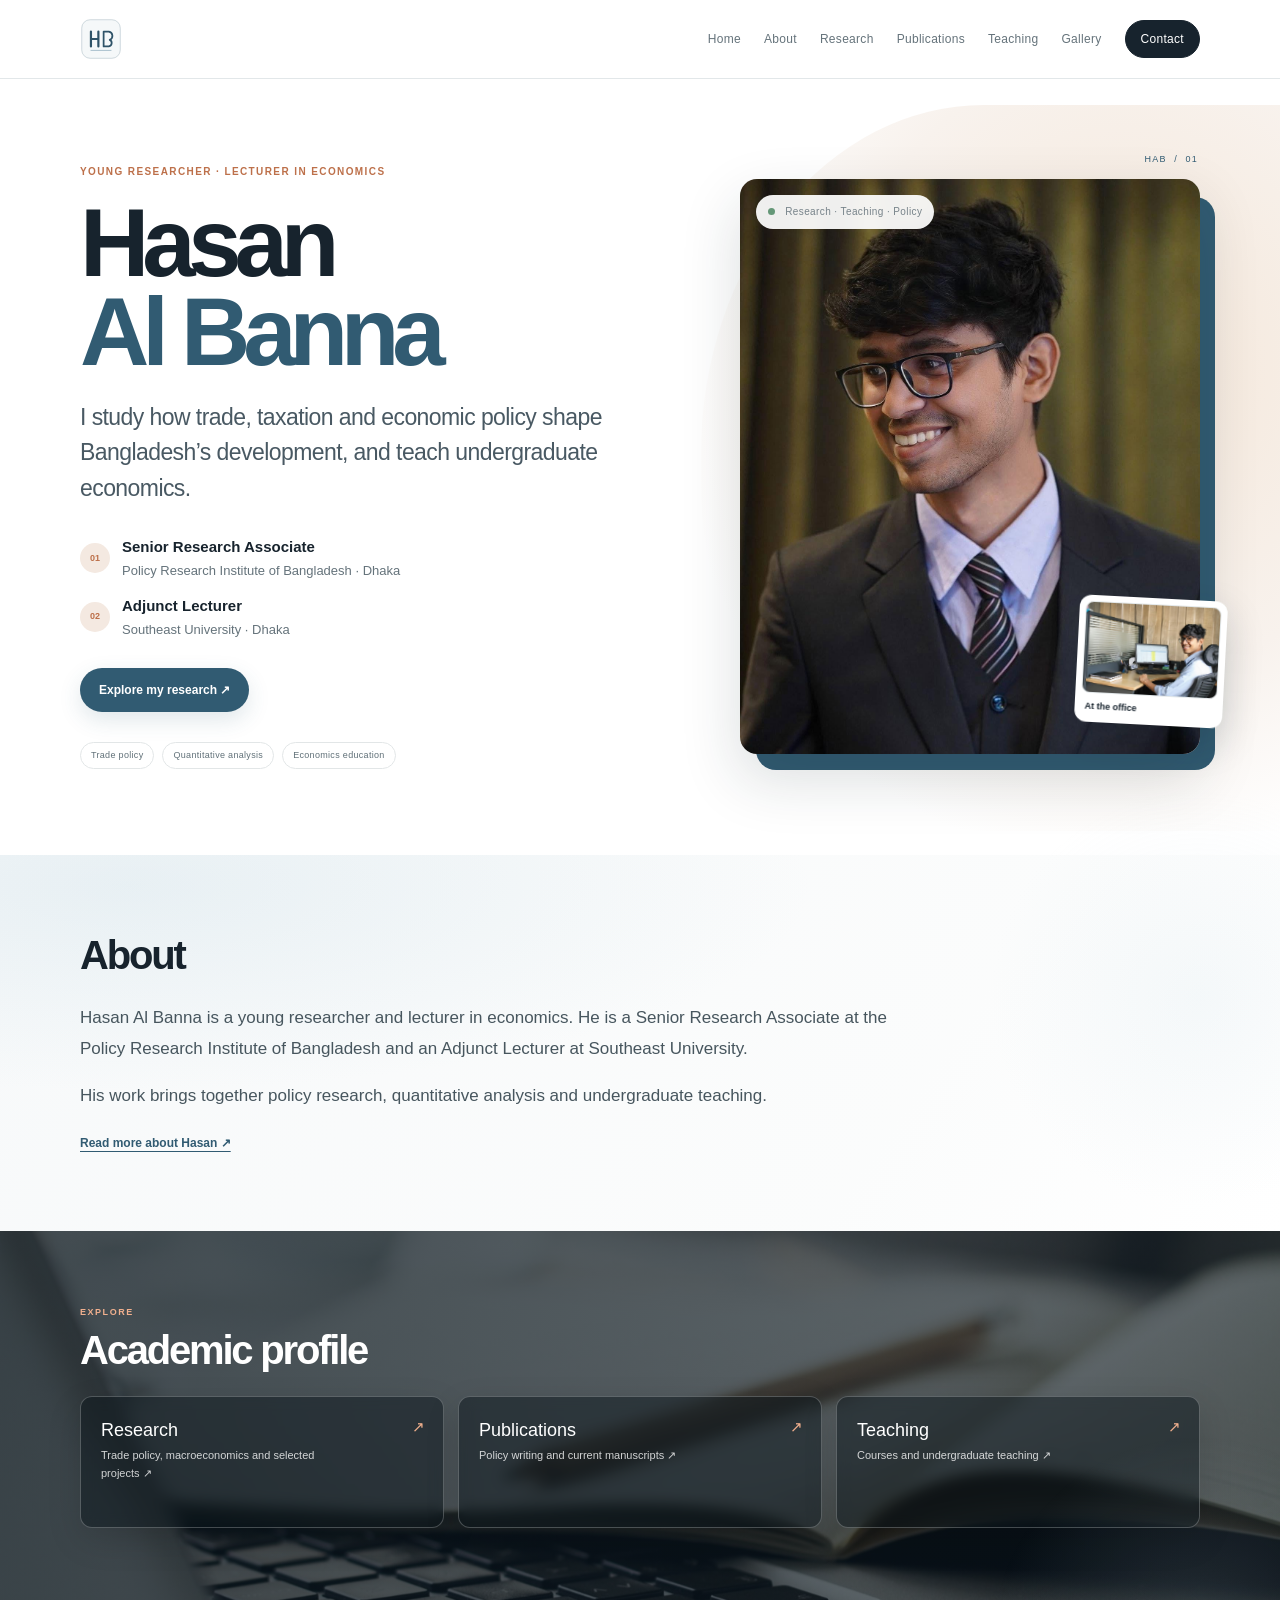
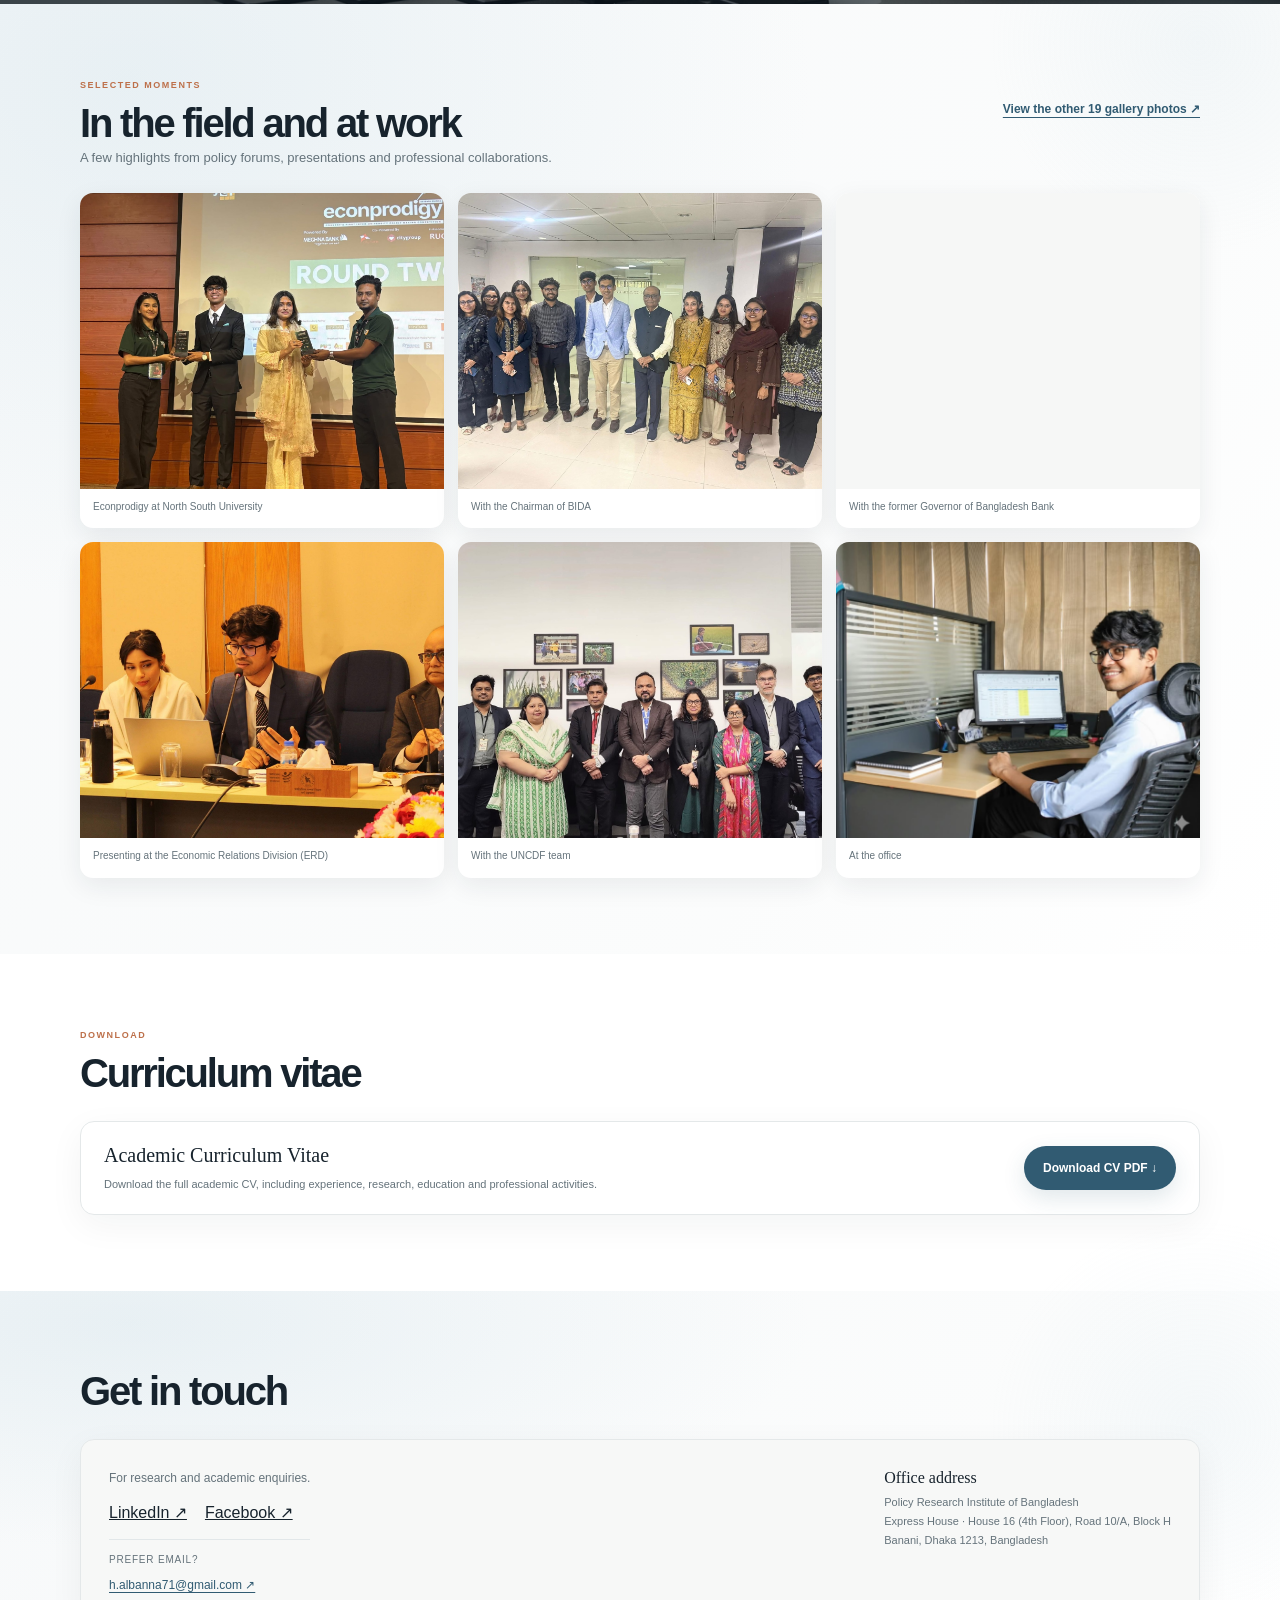
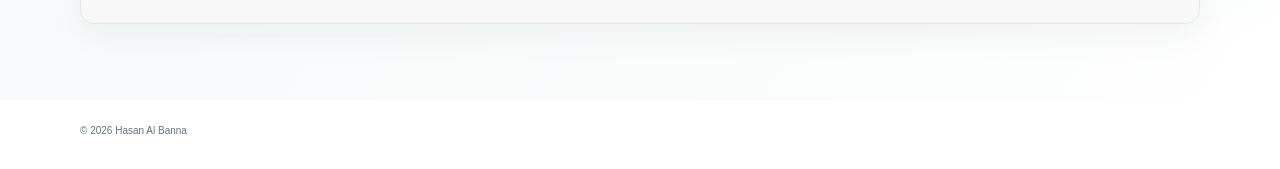
==== commit b29ac970: "Refine desktop roles and warm bubble backgrounds" ====
--- a/index.html
+++ b/index.html
@@ -40,7 +40,7 @@
     .viewer-caption{padding:12px 16px;margin:0;color:var(--muted);font-size:12px}
     @media(prefers-reduced-motion:reduce){.feature-link,.gallery-card,.button,.reveal{transition:none}.reveal{opacity:1;transform:none}}
 
-    .experience-list{border-top:1px solid var(--line);margin-top:20px}.experience-group{border-top:1px solid var(--line);padding:0 0 4px}.experience-heading{display:flex;justify-content:space-between;align-items:baseline;gap:18px;padding:12px 0 4px}.experience-heading strong{font:normal 17px/1.35 var(--serif)}.experience-heading span{font-size:10px;letter-spacing:.04em;text-align:right;color:var(--muted)}.experience-group .timeline-row{padding:12px 0}.office-address{font-style:normal;display:flex;flex-direction:column;gap:2px;color:var(--muted);font-size:11px;line-height:1.55;max-width:300px}.office-address strong{font:normal 16px/1.3 var(--serif);color:var(--ink);margin-bottom:3px}.contact-box{align-items:flex-start}</style><link rel="stylesheet" href="assets/section-flow.css?v=mobile-home-row">
+    .experience-list{border-top:1px solid var(--line);margin-top:20px}.experience-group{border-top:1px solid var(--line);padding:0 0 4px}.experience-heading{display:flex;justify-content:space-between;align-items:baseline;gap:18px;padding:12px 0 4px}.experience-heading strong{font:normal 17px/1.35 var(--serif)}.experience-heading span{font-size:10px;letter-spacing:.04em;text-align:right;color:var(--muted)}.experience-group .timeline-row{padding:12px 0}.office-address{font-style:normal;display:flex;flex-direction:column;gap:2px;color:var(--muted);font-size:11px;line-height:1.55;max-width:300px}.office-address strong{font:normal 16px/1.3 var(--serif);color:var(--ink);margin-bottom:3px}.contact-box{align-items:flex-start}</style><link rel="stylesheet" href="assets/section-flow.css?v=desktop-role-side-glow-v2">
 </head>
 <body class="home-page"><header class="header"><nav class="nav wrap" aria-label="Main navigation"><a class="brand" href="index.html#home" aria-label="Hasan Al Banna home"><img class="brand-logo" src="assets/hab-logo.svg" alt=""></a><div class="navlinks"><a href="index.html#home">Home</a><a href="about.html">About</a><a href="research.html">Research</a><a href="publications.html">Publications</a><a href="teaching.html">Teaching</a><a href="gallery.html">Gallery</a><a href="cv.html">CV</a><a class="contact" href="index.html#contact">Contact</a></div></nav></header><main><section class="hero wrap" id="home"><div class="hero-copy"><div class="hero-title"><div class="eyebrow">Young researcher · Lecturer in economics</div><h1>Hasan <span>Al Banna</span></h1></div><div class="hero-details"><p class="lead">I study how trade, taxation and economic policy shape Bangladesh’s development, and teach undergraduate economics.</p><div class="role"><div class="role-item"><span class="role-mark">01</span><div><strong>Senior Research Associate</strong><a href="https://pribd.org/" target="_blank" rel="noopener">Policy Research Institute of Bangladesh · Dhaka</a></div></div><div class="role-item"><span class="role-mark">02</span><div><strong>Adjunct Lecturer</strong><span>Southeast University · Dhaka</span></div></div></div><div class="actions"><a class="button" href="research.html">Explore my research <span aria-hidden="true">↗</span></a></div><div class="hero-topics"><span>Trade policy</span><span>Quantitative analysis</span><span>Economics education</span></div></div></div><figure class="portrait hero-portrait"><img src="assets/hasan-al-banna-profile-v2.jpg" alt="Hasan Al Banna at a policy discussion"><figcaption class="portrait-label"><span class="portrait-dot"></span> Research · Teaching · Policy</figcaption><div class="office-card"><img src="assets/gallery/IMG_1976.jpg" alt="Hasan Al Banna at his office desk"><span>At the office</span></div><span class="portrait-index" aria-hidden="true">HAB&nbsp; / &nbsp;01</span></figure></section>
 <section class="section" id="about"><div class="wrap section-layout"><h2 class="section-title">About</h2><div class="copy"><p>Hasan Al Banna is a young researcher and lecturer in economics. He is a Senior Research Associate at the Policy Research Institute of Bangladesh and an Adjunct Lecturer at Southeast University.</p><p>His work brings together policy research, quantitative analysis and undergraduate teaching.</p><a class="plain-link" href="about.html">Read more about Hasan ↗</a></div></div></section>
--- a/assets/section-flow.css
+++ b/assets/section-flow.css
@@ -106,3 +106,12 @@
  .nav>.navlinks{width:100%;flex:1 1 100%;justify-content:space-between;gap:0}
  .navlinks a[href="index.html#home"]{display:inline-block!important}
 }
+
+
+/* Desktop: a localized warm bubble at the side of internal-page text */
+body:not(.home-page),body:not(.home-page) main{background:#fff!important}
+body:not(.home-page) main>.section:not(.profile-showcase){background:#fff!important;overflow:hidden}
+body:not(.home-page) main>.section:not(.profile-showcase)::before{content:"";position:absolute;z-index:0;pointer-events:none;top:12px;right:-125px;left:auto;width:min(54vw,620px);height:min(470px,88%);border-radius:50%;background:radial-gradient(ellipse at 48% 46%,rgba(244,230,216,.72) 0%,rgba(248,242,237,.48) 43%,rgba(248,242,237,.18) 65%,rgba(248,242,237,0) 80%)}
+body:not(.home-page) main>.section:not(.profile-showcase)>.wrap{position:relative;z-index:1}
+@media(min-width:601px){.home-page .role-item strong{font-size:15px!important}.home-page .role-item a,.home-page .role-item div>span{font-size:13px!important}}
+@media(max-width:600px){body:not(.home-page) main>.section:not(.profile-showcase)::before{display:none!important}}
